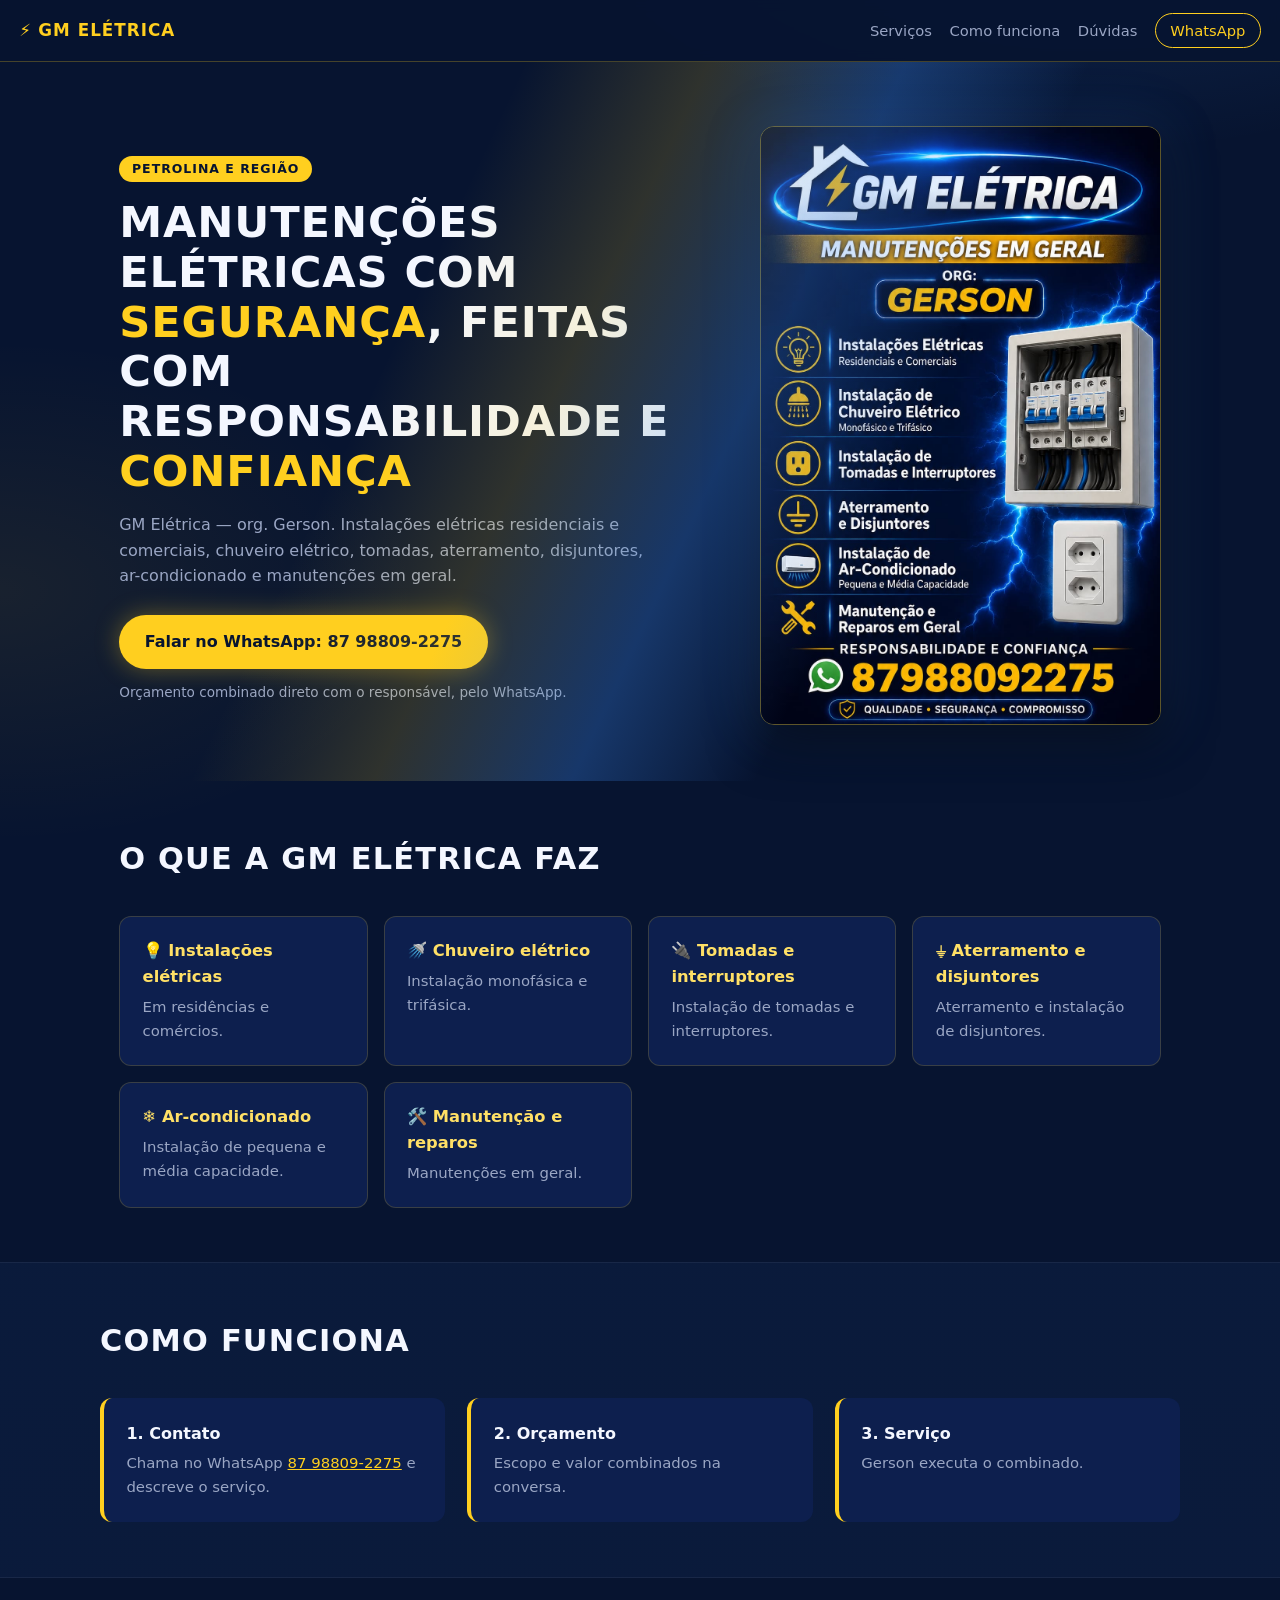
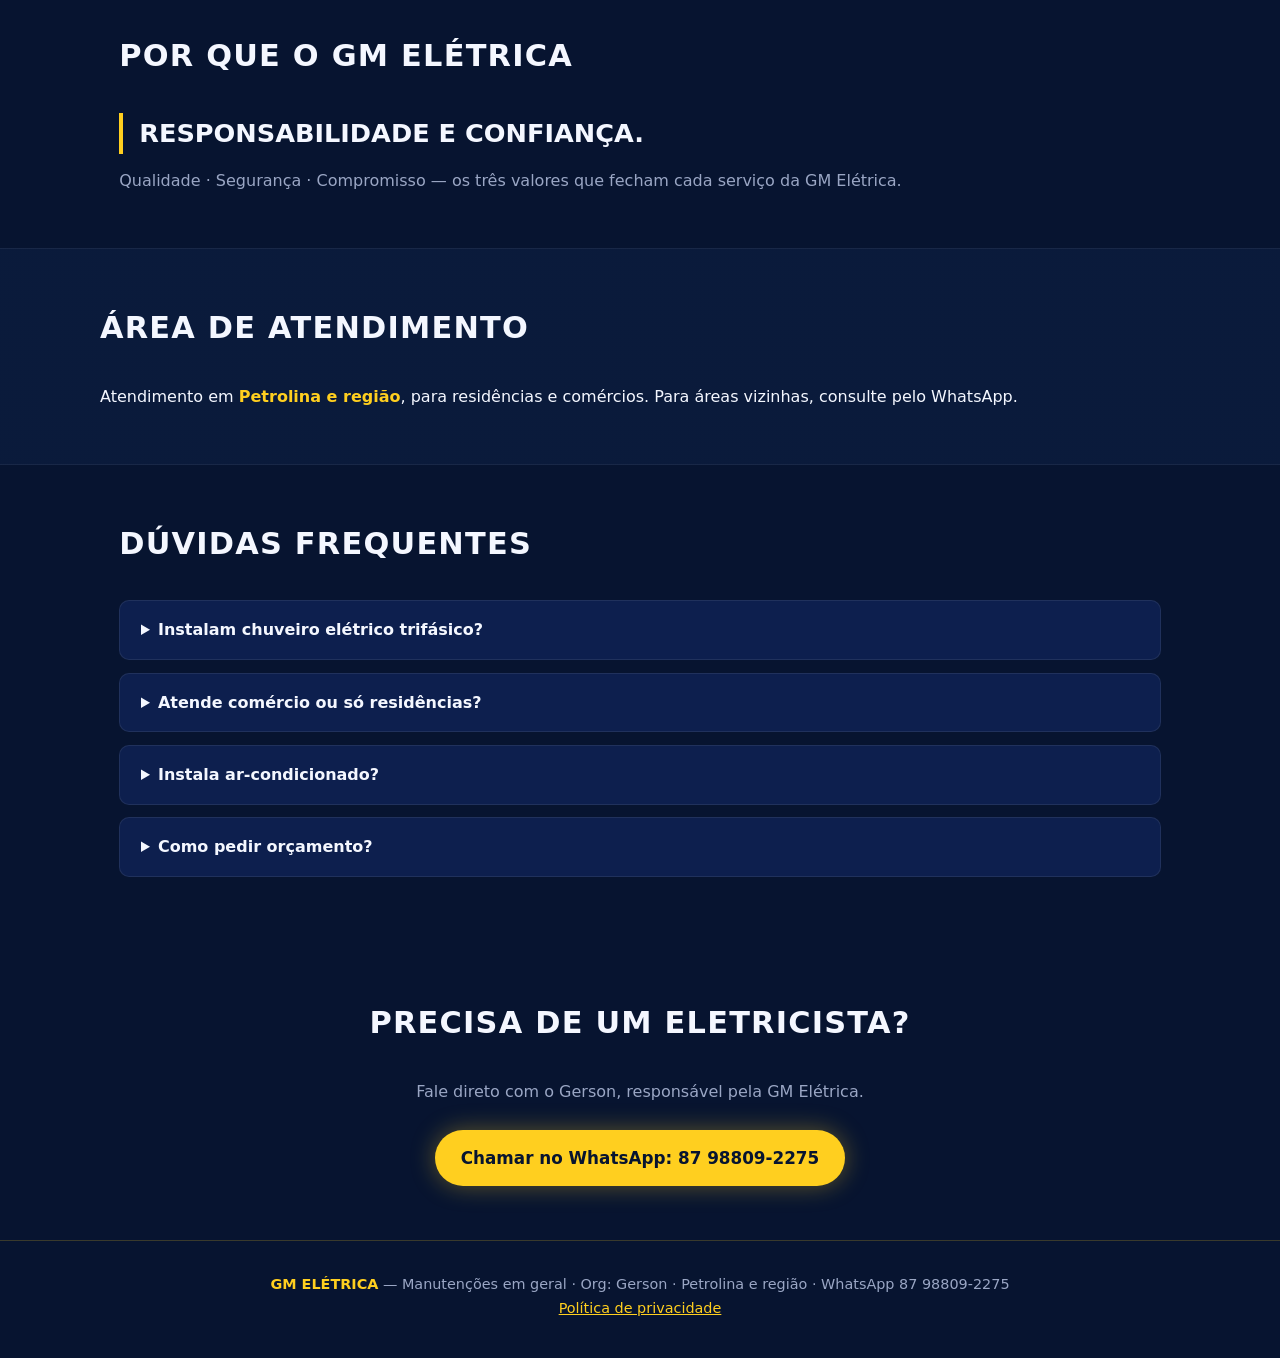
==== index.html @ 02d6c164 "Landing page GM Elétrica Página estática única (index.html + styles.css + privacidade.html), fontes:" ====
<!DOCTYPE html>
<html lang="pt-BR">
<head>
  <meta charset="UTF-8">
  <meta name="viewport" content="width=device-width, initial-scale=1">
  <title>GM Elétrica — Manutenções elétricas em Petrolina e região</title>
  <meta name="description" content="GM Elétrica: instalações elétricas residenciais e comerciais, chuveiro mono e trifásico, tomadas, aterramento, disjuntores e ar-condicionado em Petrolina e região. Fale pelo WhatsApp 87 98809-2275.">
  <meta name="robots" content="index,follow">
  <link rel="canonical" href="https://wennington123.github.io/gm-eletrica/">
  <meta property="og:type" content="website">
  <meta property="og:title" content="GM Elétrica — Manutenções elétricas em Petrolina e região">
  <meta property="og:description" content="Instalações e reparos elétricos com responsabilidade e confiança. Orçamento pelo WhatsApp 87 98809-2275.">
  <meta property="og:url" content="https://wennington123.github.io/gm-eletrica/">
  <meta property="og:image" content="https://wennington123.github.io/gm-eletrica/assets/flyer.jpg">
  <meta property="og:locale" content="pt_BR">
  <meta name="twitter:card" content="summary_large_image">
  <link rel="stylesheet" href="styles.css">
  <script type="application/ld+json">
  {
    "@context": "https://schema.org",
    "@type": "ProfessionalService",
    "name": "GM Elétrica",
    "slogan": "Responsabilidade e confiança",
    "description": "Manutenções elétricas em geral: instalações residenciais e comerciais, chuveiro elétrico mono e trifásico, tomadas e interruptores, aterramento e disjuntores, ar-condicionado de pequena e média capacidade.",
    "telephone": "+55-87-98809-2275",
    "url": "https://wennington123.github.io/gm-eletrica/",
    "image": "https://wennington123.github.io/gm-eletrica/assets/flyer.jpg",
    "areaServed": [
      { "@type": "City", "name": "Petrolina" },
      { "@type": "AdministrativeArea", "name": "Petrolina e região (Pernambuco)" }
    ],
    "employee": { "@type": "Person", "name": "Gerson" },
    "knowsAbout": [
      "Instalações elétricas residenciais e comerciais",
      "Instalação de chuveiro elétrico monofásico e trifásico",
      "Instalação de tomadas e interruptores",
      "Aterramento",
      "Disjuntores",
      "Instalação de ar-condicionado de pequena e média capacidade",
      "Manutenção e reparos elétricos em geral"
    ]
  }
  </script>
  <script type="application/ld+json">
  {
    "@context": "https://schema.org",
    "@type": "FAQPage",
    "mainEntity": [
      {
        "@type": "Question",
        "name": "Instalam chuveiro elétrico trifásico?",
        "acceptedAnswer": { "@type": "Answer", "text": "Sim — monofásico e trifásico, conforme o flyer oficial da GM Elétrica." }
      },
      {
        "@type": "Question",
        "name": "Atende comércio ou só residências?",
        "acceptedAnswer": { "@type": "Answer", "text": "Os dois: a GM Elétrica faz instalações elétricas residenciais e comerciais." }
      },
      {
        "@type": "Question",
        "name": "Instala ar-condicionado?",
        "acceptedAnswer": { "@type": "Answer", "text": "Sim, instalação de ar-condicionado de pequena e média capacidade." }
      },
      {
        "@type": "Question",
        "name": "Como pedir orçamento?",
        "acceptedAnswer": { "@type": "Answer", "text": "Pelo WhatsApp 87 98809-2275, direto com o Gerson." }
      }
    ]
  }
  </script>
</head>
<body>
  <header class="topbar">
    <a class="brand" href="#topo">⚡ <strong>GM ELÉTRICA</strong></a>
    <nav aria-label="Navegação principal">
      <a href="#servicos">Serviços</a>
      <a href="#como-funciona">Como funciona</a>
      <a href="#faq">Dúvidas</a>
      <a class="btn-nav" href="https://wa.me/5587988092275?text=Ol%C3%A1!%20Encontrei%20a%20p%C3%A1gina%20da%20GM%20El%C3%A9trica%20e%20gostaria%20de%20pedir%20um%20or%C3%A7amento.">WhatsApp</a>
    </nav>
  </header>

  <main id="topo">
    <section class="hero">
      <div class="hero-text">
        <p class="kicker">Petrolina e região</p>
        <h1>Manutenções elétricas com <em>segurança</em>, feitas com responsabilidade e <em>confiança</em></h1>
        <p class="lead">GM Elétrica — org. Gerson. Instalações elétricas residenciais e comerciais, chuveiro elétrico, tomadas, aterramento, disjuntores, ar-condicionado e manutenções em geral.</p>
        <a class="btn-wa" data-primary-cta href="https://wa.me/5587988092275?text=Ol%C3%A1!%20Encontrei%20a%20p%C3%A1gina%20da%20GM%20El%C3%A9trica%20e%20gostaria%20de%20pedir%20um%20or%C3%A7amento.">Falar no WhatsApp: 87 98809-2275</a>
        <p class="hero-note">Orçamento combinado direto com o responsável, pelo WhatsApp.</p>
      </div>
      <figure class="hero-media">
        <img src="assets/flyer.jpg" alt="Flyer oficial da GM Elétrica com a lista de serviços e o contato 87 98809-2275" width="1024" height="1535">
      </figure>
    </section>

    <section id="servicos" class="section">
      <h2>O que a GM Elétrica faz</h2>
      <div class="grid">
        <article class="card"><h3>💡 Instalações elétricas</h3><p>Em residências e comércios.</p></article>
        <article class="card"><h3>🚿 Chuveiro elétrico</h3><p>Instalação monofásica e trifásica.</p></article>
        <article class="card"><h3>🔌 Tomadas e interruptores</h3><p>Instalação de tomadas e interruptores.</p></article>
        <article class="card"><h3>⏚ Aterramento e disjuntores</h3><p>Aterramento e instalação de disjuntores.</p></article>
        <article class="card"><h3>❄️ Ar-condicionado</h3><p>Instalação de pequena e média capacidade.</p></article>
        <article class="card"><h3>🛠️ Manutenção e reparos</h3><p>Manutenções em geral.</p></article>
      </div>
    </section>

    <section id="como-funciona" class="section alt">
      <h2>Como funciona</h2>
      <ol class="steps">
        <li><h3>1. Contato</h3><p>Chama no WhatsApp <a href="https://wa.me/5587988092275">87 98809-2275</a> e descreve o serviço.</p></li>
        <li><h3>2. Orçamento</h3><p>Escopo e valor combinados na conversa.</p></li>
        <li><h3>3. Serviço</h3><p>Gerson executa o combinado.</p></li>
      </ol>
    </section>

    <section id="por-que" class="section">
      <h2>Por que o GM Elétrica</h2>
      <blockquote class="tagline">Responsabilidade e confiança.</blockquote>
      <p class="values-line">Qualidade · Segurança · Compromisso — os três valores que fecham cada serviço da GM Elétrica.</p>
    </section>

    <section id="regiao" class="section alt">
      <h2>Área de atendimento</h2>
      <p>Atendimento em <strong>Petrolina e região</strong>, para residências e comércios. Para áreas vizinhas, consulte pelo WhatsApp.</p>
    </section>

    <section id="faq" class="section">
      <h2>Dúvidas frequentes</h2>
      <details><summary>Instalam chuveiro elétrico trifásico?</summary><p>Sim — monofásico e trifásico, conforme o flyer oficial da GM Elétrica.</p></details>
      <details><summary>Atende comércio ou só residências?</summary><p>Os dois: instalações elétricas residenciais e comerciais.</p></details>
      <details><summary>Instala ar-condicionado?</summary><p>Sim, de pequena e média capacidade.</p></details>
      <details><summary>Como pedir orçamento?</summary><p>Pelo WhatsApp 87 98809-2275, direto com o Gerson.</p></details>
    </section>

    <section id="contato" class="section cta-final">
      <h2>Precisa de um eletricista?</h2>
      <p>Fale direto com o Gerson, responsável pela GM Elétrica.</p>
      <a class="btn-wa big" data-primary-cta href="https://wa.me/5587988092275?text=Ol%C3%A1!%20Encontrei%20a%20p%C3%A1gina%20da%20GM%20El%C3%A9trica%20e%20gostaria%20de%20pedir%20um%20or%C3%A7amento.">Chamar no WhatsApp: 87 98809-2275</a>
    </section>
  </main>

  <footer class="footer">
    <p><strong>GM ELÉTRICA</strong> — Manutenções em geral · Org: Gerson · Petrolina e região · WhatsApp 87 98809-2275</p>
    <p><a href="privacidade.html">Política de privacidade</a></p>
  </footer>
</body>
</html>
---- styles.css ----
:root {
  --navio: #071430;
  --navy: #0d1f4e;
  --navy-2: #122a66;
  --amarelo: #ffcf1f;
  --amarelo-hi: #ffe066;
  --branco: #f4f7ff;
  --cinza: #9aa6c4;
  --raio: linear-gradient(115deg, transparent 30%, rgba(255, 207, 31, .16) 43%, rgba(64, 146, 255, .28) 57%, transparent 70%);
}

* { box-sizing: border-box; margin: 0; padding: 0; }

body {
  font-family: system-ui, -apple-system, "Segoe UI", Roboto, sans-serif;
  background:
    radial-gradient(900px 500px at 85% -5%, rgba(64, 146, 255, .18), transparent 60%),
    radial-gradient(700px 420px at 0% 20%, rgba(255, 207, 31, .07), transparent 60%),
    var(--navio);
  color: var(--branco);
  line-height: 1.6;
}

.topbar {
  position: sticky;
  top: 0;
  z-index: 10;
  display: flex;
  align-items: center;
  justify-content: space-between;
  gap: 1rem;
  padding: .8rem 1.2rem;
  background: rgba(7, 20, 48, .92);
  border-bottom: 1px solid rgba(255, 207, 31, .25);
  backdrop-filter: blur(6px);
}

.brand {
  color: var(--amarelo);
  text-decoration: none;
  font-size: 1.05rem;
  letter-spacing: .06em;
}

.topbar nav { display: flex; gap: 1.1rem; align-items: center; flex-wrap: wrap; }

.topbar nav a {
  color: var(--cinza);
  text-decoration: none;
  font-size: .92rem;
}

.topbar nav a:hover { color: var(--branco); }

.btn-nav {
  border: 1px solid var(--amarelo);
  color: var(--amarelo) !important;
  border-radius: 999px;
  padding: .3rem .9rem;
}

.hero {
  display: grid;
  grid-template-columns: 1.2fr .8fr;
  gap: 2.5rem;
  align-items: center;
  max-width: 1080px;
  margin: 0 auto;
  padding: 4rem 1.2rem 3rem;
  position: relative;
}

.hero::after {
  content: "";
  position: absolute;
  inset: 0;
  background: var(--raio);
  pointer-events: none;
}

.kicker {
  display: inline-block;
  color: var(--navio);
  background: var(--amarelo);
  font-weight: 700;
  letter-spacing: .08em;
  text-transform: uppercase;
  font-size: .78rem;
  border-radius: 999px;
  padding: .2rem .8rem;
}

.hero h1 {
  font-size: clamp(1.7rem, 4vw, 2.7rem);
  line-height: 1.15;
  margin: 1rem 0;
  text-transform: uppercase;
  letter-spacing: .02em;
}

.hero h1 em { font-style: normal; color: var(--amarelo); }

.lead { color: var(--cinza); margin-bottom: 1.6rem; max-width: 34rem; }

.btn-wa {
  display: inline-block;
  background: var(--amarelo);
  color: var(--navio);
  font-weight: 800;
  text-decoration: none;
  border-radius: 999px;
  padding: .9rem 1.6rem;
  box-shadow: 0 0 24px rgba(255, 207, 31, .35);
  transition: transform .15s ease, box-shadow .15s ease;
}

.btn-wa:hover { transform: translateY(-2px); box-shadow: 0 0 34px rgba(255, 207, 31, .55); }

.hero-note { color: var(--cinza); font-size: .85rem; margin-top: .8rem; padding: 0; }

.hero-media img {
  width: 100%;
  height: auto;
  border-radius: 14px;
  border: 1px solid rgba(255, 207, 31, .35);
  box-shadow: 0 18px 50px rgba(0, 0, 0, .55), 0 0 60px rgba(64, 146, 255, .18);
}

.section { max-width: 1080px; margin: 0 auto; padding: 3.4rem 1.2rem; }

.section.alt {
  background: linear-gradient(rgba(64, 146, 255, .05), rgba(64, 146, 255, .05));
  border-top: 1px solid rgba(255, 255, 255, .06);
  border-bottom: 1px solid rgba(255, 255, 255, .06);
  max-width: none;
}

.section.alt > * { max-width: 1080px; margin-left: auto; margin-right: auto; }

.section h2 {
  font-size: clamp(1.3rem, 3vw, 1.9rem);
  text-transform: uppercase;
  letter-spacing: .04em;
  margin-bottom: 2rem;
}

.grid {
  display: grid;
  grid-template-columns: repeat(auto-fit, minmax(240px, 1fr));
  gap: 1rem;
}

.card {
  background: var(--navy);
  border: 1px solid rgba(255, 207, 31, .18);
  border-radius: 12px;
  padding: 1.3rem 1.4rem;
  transition: border-color .15s ease;
}

.card:hover { border-color: var(--amarelo); }

.card h3 { color: var(--amarelo-hi); font-size: 1.02rem; margin-bottom: .4rem; }

.card p { color: var(--cinza); font-size: .93rem; }

.steps {
  list-style: none;
  display: grid;
  grid-template-columns: repeat(auto-fit, minmax(220px, 1fr));
  gap: 1.4rem;
  counter-reset: passo;
}

.steps li {
  background: var(--navy);
  border-radius: 12px;
  padding: 1.4rem;
  border-left: 4px solid var(--amarelo);
}

.steps h3 { margin-bottom: .4rem; font-size: 1rem; }

.steps p { color: var(--cinza); font-size: .93rem; }

.steps a { color: var(--amarelo); }

.tagline {
  border-left: 4px solid var(--amarelo);
  padding-left: 1rem;
  font-size: clamp(1.2rem, 3vw, 1.6rem);
  font-weight: 800;
  text-transform: uppercase;
}

.values-line { color: var(--cinza); margin-top: .9rem; }

#regiao strong { color: var(--amarelo); }

details {
  background: var(--navy);
  border: 1px solid rgba(255, 255, 255, .08);
  border-radius: 10px;
  padding: 1rem 1.3rem;
  margin-bottom: .8rem;
}

summary { cursor: pointer; font-weight: 700; }

details p { color: var(--cinza); margin-top: .6rem; }

.cta-final { text-align: center; }

.cta-final p { color: var(--cinza); margin-bottom: 1.6rem; }

.big { font-size: 1.05rem; }

.footer {
  border-top: 1px solid rgba(255, 207, 31, .2);
  padding: 2rem 1.2rem 2.4rem;
  text-align: center;
  color: var(--cinza);
  font-size: .9rem;
}

.footer strong { color: var(--amarelo); }

.footer a { color: var(--amarelo); }

@media (max-width: 800px) {
  .hero { grid-template-columns: 1fr; padding-top: 2.6rem; }
  .hero-media { order: -1; max-width: 420px; margin: 0 auto; }
  .topbar nav { gap: .8rem; }
}
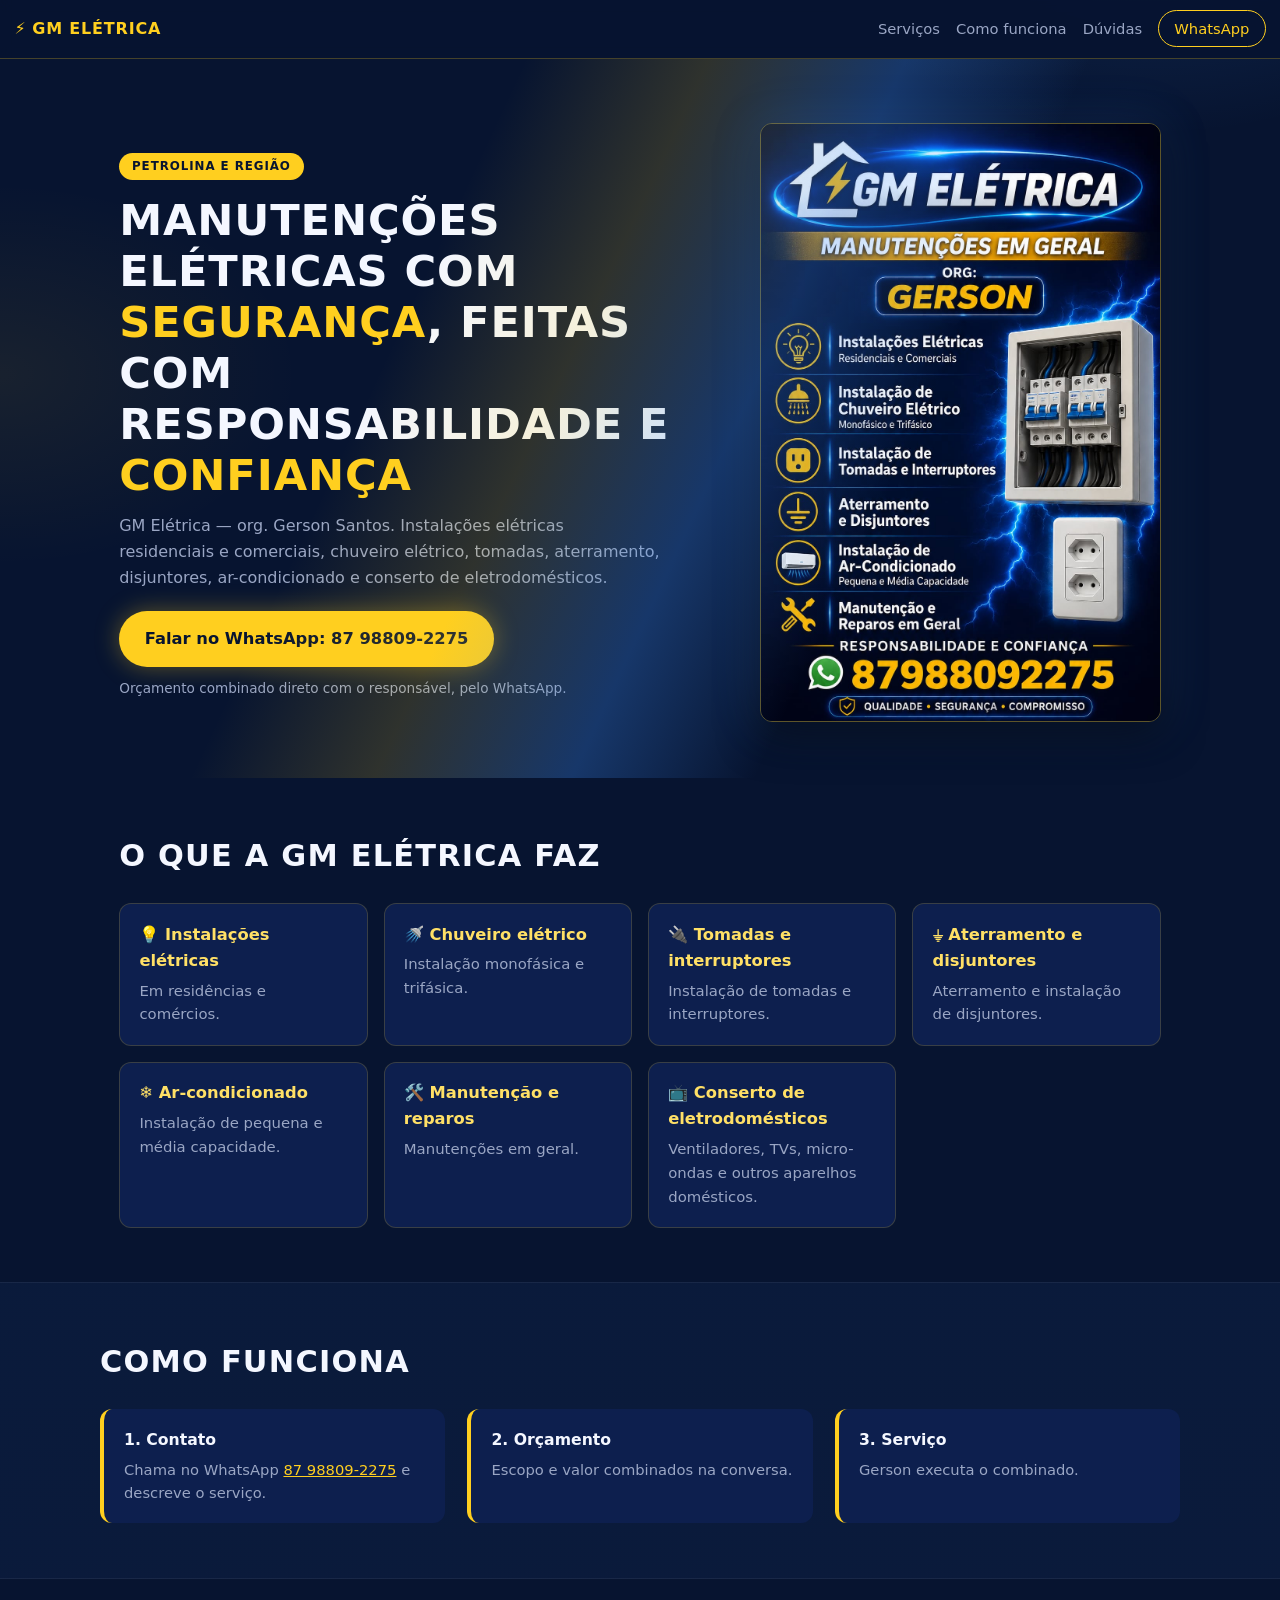
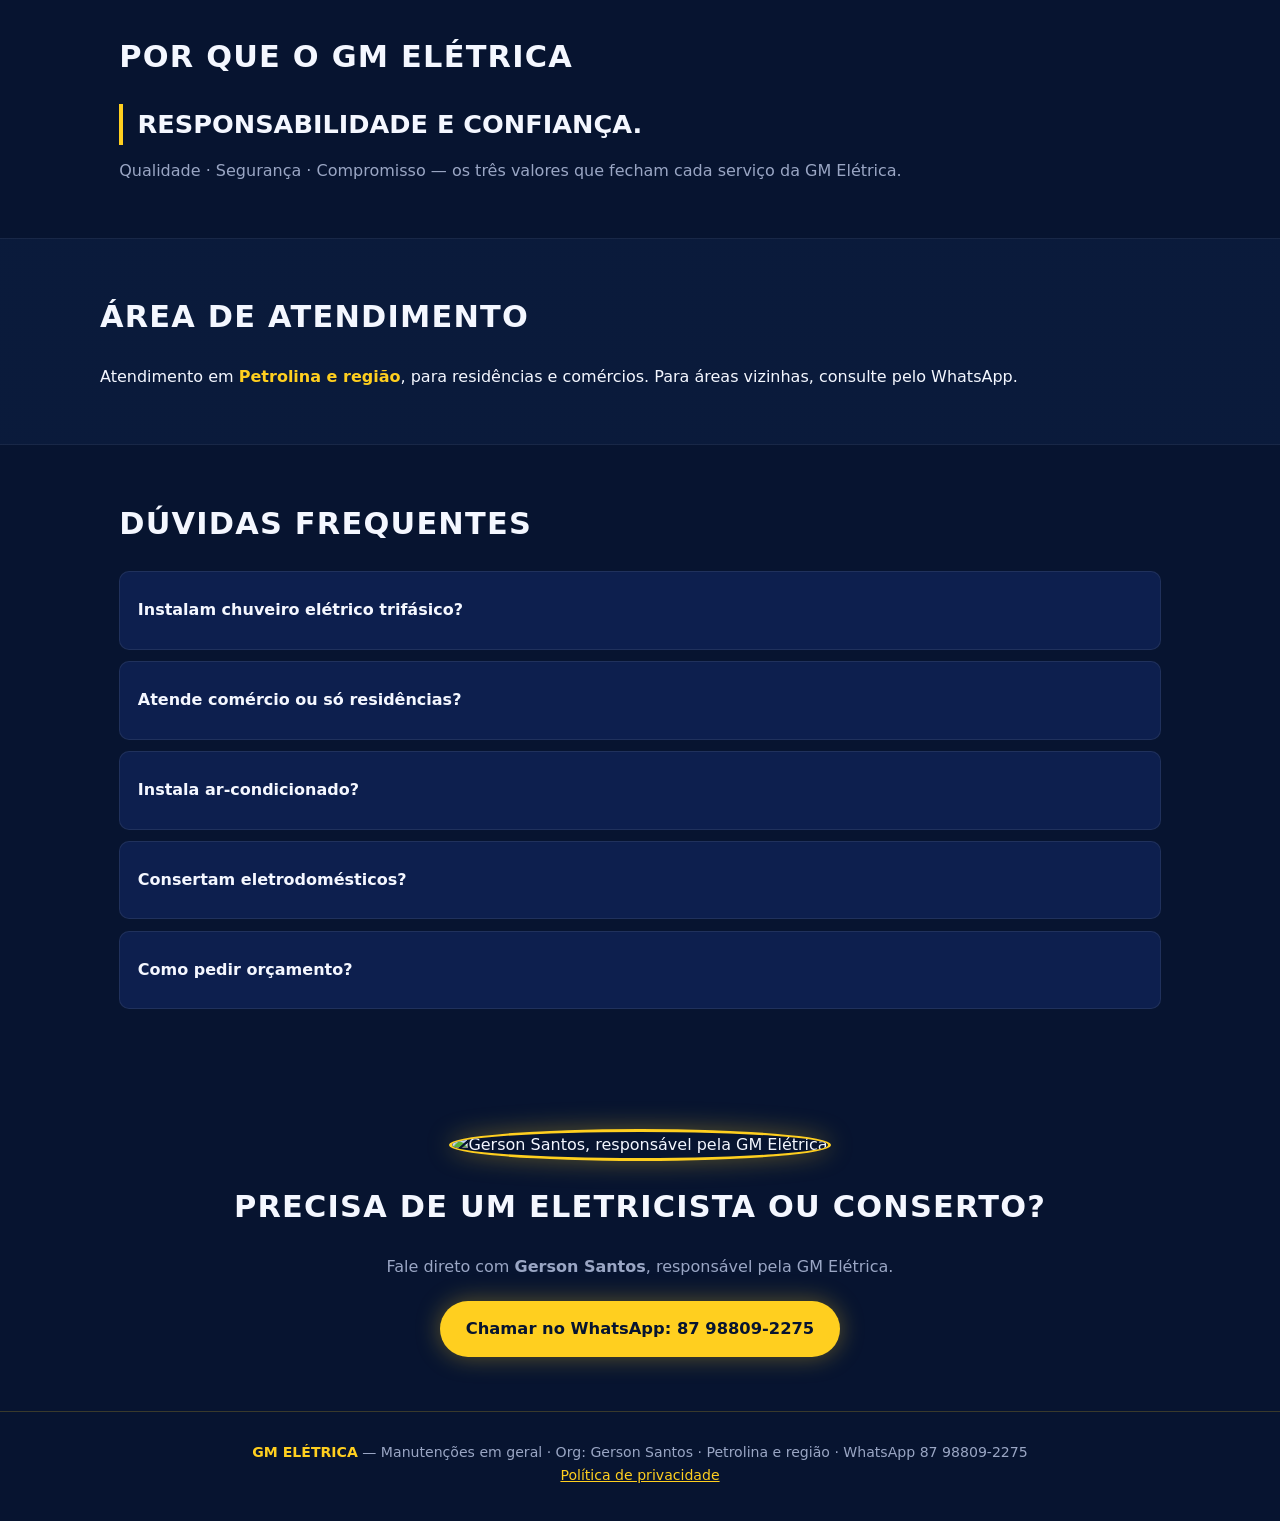
==== commit 39737a12: "Foto do dono (Gerson Santos), conserto de eletrodomésticos e versão mobile-first Fonte: novo flyer p" ====
--- a/index.html
+++ b/index.html
@@ -3,8 +3,8 @@
 <head>
   <meta charset="UTF-8">
   <meta name="viewport" content="width=device-width, initial-scale=1">
-  <title>GM Elétrica — Manutenções elétricas em Petrolina e região</title>
-  <meta name="description" content="GM Elétrica: instalações elétricas residenciais e comerciais, chuveiro mono e trifásico, tomadas, aterramento, disjuntores e ar-condicionado em Petrolina e região. Fale pelo WhatsApp 87 98809-2275.">
+  <title>GM Elétrica — Manutenções elétricas e conserto de eletrodomésticos em Petrolina e região</title>
+  <meta name="description" content="GM Elétrica: instalações elétricas residenciais e comerciais, chuveiro mono e trifásico, tomadas, aterramento, disjuntores, ar-condicionado e conserto de eletrodomésticos (ventiladores, TVs, micro-ondas) em Petrolina e região. Fale pelo WhatsApp 87 98809-2275.">
   <meta name="robots" content="index,follow">
   <link rel="canonical" href="https://wennington123.github.io/gm-eletrica/">
   <meta property="og:type" content="website">
@@ -21,7 +21,7 @@
     "@type": "ProfessionalService",
     "name": "GM Elétrica",
     "slogan": "Responsabilidade e confiança",
-    "description": "Manutenções elétricas em geral: instalações residenciais e comerciais, chuveiro elétrico mono e trifásico, tomadas e interruptores, aterramento e disjuntores, ar-condicionado de pequena e média capacidade.",
+    "description": "Manutenções elétricas em geral e conserto de eletrodomésticos domésticos: instalações residenciais e comerciais, chuveiro elétrico mono e trifásico, tomadas e interruptores, aterramento e disjuntores, ar-condicionado de pequena e média capacidade, ventiladores, TVs e micro-ondas.",
     "telephone": "+55-87-98809-2275",
     "url": "https://wennington123.github.io/gm-eletrica/",
     "image": "https://wennington123.github.io/gm-eletrica/assets/flyer.jpg",
@@ -29,7 +29,11 @@
       { "@type": "City", "name": "Petrolina" },
       { "@type": "AdministrativeArea", "name": "Petrolina e região (Pernambuco)" }
     ],
-    "employee": { "@type": "Person", "name": "Gerson" },
+    "employee": {
+      "@type": "Person",
+      "name": "Gerson Santos",
+      "image": "https://wennington123.github.io/gm-eletrica/assets/gerson.jpg"
+    },
     "knowsAbout": [
       "Instalações elétricas residenciais e comerciais",
       "Instalação de chuveiro elétrico monofásico e trifásico",
@@ -37,7 +41,8 @@
       "Aterramento",
       "Disjuntores",
       "Instalação de ar-condicionado de pequena e média capacidade",
-      "Manutenção e reparos elétricos em geral"
+      "Manutenção e reparos elétricos em geral",
+      "Conserto de eletrodomésticos domésticos: ventiladores, TVs e micro-ondas"
     ]
   }
   </script>
@@ -60,6 +65,11 @@
         "@type": "Question",
         "name": "Instala ar-condicionado?",
         "acceptedAnswer": { "@type": "Answer", "text": "Sim, instalação de ar-condicionado de pequena e média capacidade." }
+      },
+      {
+        "@type": "Question",
+        "name": "Consertam eletrodomésticos?",
+        "acceptedAnswer": { "@type": "Answer", "text": "Sim: ventiladores, TVs, micro-ondas e outros aparelhos domésticos." }
       },
       {
         "@type": "Question",
@@ -86,7 +96,7 @@
       <div class="hero-text">
         <p class="kicker">Petrolina e região</p>
         <h1>Manutenções elétricas com <em>segurança</em>, feitas com responsabilidade e <em>confiança</em></h1>
-        <p class="lead">GM Elétrica — org. Gerson. Instalações elétricas residenciais e comerciais, chuveiro elétrico, tomadas, aterramento, disjuntores, ar-condicionado e manutenções em geral.</p>
+        <p class="lead">GM Elétrica — org. Gerson Santos. Instalações elétricas residenciais e comerciais, chuveiro elétrico, tomadas, aterramento, disjuntores, ar-condicionado e conserto de eletrodomésticos.</p>
         <a class="btn-wa" data-primary-cta href="https://wa.me/5587988092275?text=Ol%C3%A1!%20Encontrei%20a%20p%C3%A1gina%20da%20GM%20El%C3%A9trica%20e%20gostaria%20de%20pedir%20um%20or%C3%A7amento.">Falar no WhatsApp: 87 98809-2275</a>
         <p class="hero-note">Orçamento combinado direto com o responsável, pelo WhatsApp.</p>
       </div>
@@ -104,6 +114,7 @@
         <article class="card"><h3>⏚ Aterramento e disjuntores</h3><p>Aterramento e instalação de disjuntores.</p></article>
         <article class="card"><h3>❄️ Ar-condicionado</h3><p>Instalação de pequena e média capacidade.</p></article>
         <article class="card"><h3>🛠️ Manutenção e reparos</h3><p>Manutenções em geral.</p></article>
+        <article class="card"><h3>📺 Conserto de eletrodomésticos</h3><p>Ventiladores, TVs, micro-ondas e outros aparelhos domésticos.</p></article>
       </div>
     </section>
 
@@ -132,18 +143,26 @@
       <details><summary>Instalam chuveiro elétrico trifásico?</summary><p>Sim — monofásico e trifásico, conforme o flyer oficial da GM Elétrica.</p></details>
       <details><summary>Atende comércio ou só residências?</summary><p>Os dois: instalações elétricas residenciais e comerciais.</p></details>
       <details><summary>Instala ar-condicionado?</summary><p>Sim, de pequena e média capacidade.</p></details>
+      <details><summary>Consertam eletrodomésticos?</summary><p>Sim: ventiladores, TVs, micro-ondas e outros aparelhos domésticos.</p></details>
       <details><summary>Como pedir orçamento?</summary><p>Pelo WhatsApp 87 98809-2275, direto com o Gerson.</p></details>
     </section>
 
     <section id="contato" class="section cta-final">
-      <h2>Precisa de um eletricista?</h2>
-      <p>Fale direto com o Gerson, responsável pela GM Elétrica.</p>
+      <figure class="owner">
+        <img src="assets/gerson.jpg" alt="Gerson Santos, responsável pela GM Elétrica" width="640" height="640">
+      </figure>
+      <h2>Precisa de um eletricista ou conserto?</h2>
+      <p>Fale direto com <strong>Gerson Santos</strong>, responsável pela GM Elétrica.</p>
       <a class="btn-wa big" data-primary-cta href="https://wa.me/5587988092275?text=Ol%C3%A1!%20Encontrei%20a%20p%C3%A1gina%20da%20GM%20El%C3%A9trica%20e%20gostaria%20de%20pedir%20um%20or%C3%A7amento.">Chamar no WhatsApp: 87 98809-2275</a>
     </section>
   </main>
 
+  <a class="wa-bar" data-primary-cta href="https://wa.me/5587988092275?text=Ol%C3%A1!%20Encontrei%20a%20p%C3%A1gina%20da%20GM%20El%C3%A9trica%20e%20gostaria%20de%20pedir%20um%20or%C3%A7amento.">
+    💬 Orçamento no WhatsApp — 87 98809-2275
+  </a>
+
   <footer class="footer">
-    <p><strong>GM ELÉTRICA</strong> — Manutenções em geral · Org: Gerson · Petrolina e região · WhatsApp 87 98809-2275</p>
+    <p><strong>GM ELÉTRICA</strong> — Manutenções em geral · Org: Gerson Santos · Petrolina e região · WhatsApp 87 98809-2275</p>
     <p><a href="privacidade.html">Política de privacidade</a></p>
   </footer>
 </body>
--- a/styles.css
+++ b/styles.css
@@ -1,12 +1,12 @@
+/* Mobile-first — a maioria dos clientes acessa pelo celular */
 :root {
   --navio: #071430;
   --navy: #0d1f4e;
-  --navy-2: #122a66;
   --amarelo: #ffcf1f;
   --amarelo-hi: #ffe066;
   --branco: #f4f7ff;
   --cinza: #9aa6c4;
-  --raio: linear-gradient(115deg, transparent 30%, rgba(255, 207, 31, .16) 43%, rgba(64, 146, 255, .28) 57%, transparent 70%);
+  --tap: 48px; /* alvo mínimo de toque */
 }
 
 * { box-sizing: border-box; margin: 0; padding: 0; }
@@ -14,13 +14,15 @@
 body {
   font-family: system-ui, -apple-system, "Segoe UI", Roboto, sans-serif;
   background:
-    radial-gradient(900px 500px at 85% -5%, rgba(64, 146, 255, .18), transparent 60%),
-    radial-gradient(700px 420px at 0% 20%, rgba(255, 207, 31, .07), transparent 60%),
+    radial-gradient(600px 380px at 90% -3%, rgba(64, 146, 255, .16), transparent 60%),
+    radial-gradient(500px 320px at 0% 12%, rgba(255, 207, 31, .07), transparent 60%),
     var(--navio);
   color: var(--branco);
   line-height: 1.6;
-}
-
+  padding-bottom: 72px; /* espaço da barra fixa no mobile */
+}
+
+/* ---------- Topbar (mobile: só logo + CTA curto) ---------- */
 .topbar {
   position: sticky;
   top: 0;
@@ -28,9 +30,9 @@
   display: flex;
   align-items: center;
   justify-content: space-between;
-  gap: 1rem;
-  padding: .8rem 1.2rem;
-  background: rgba(7, 20, 48, .92);
+  gap: .6rem;
+  padding: .65rem .9rem;
+  background: rgba(7, 20, 48, .94);
   border-bottom: 1px solid rgba(255, 207, 31, .25);
   backdrop-filter: blur(6px);
 }
@@ -38,45 +40,43 @@
 .brand {
   color: var(--amarelo);
   text-decoration: none;
-  font-size: 1.05rem;
-  letter-spacing: .06em;
-}
-
-.topbar nav { display: flex; gap: 1.1rem; align-items: center; flex-wrap: wrap; }
+  font-size: 1rem;
+  letter-spacing: .05em;
+  white-space: nowrap;
+}
+
+.topbar nav { display: flex; gap: 1rem; align-items: center; }
 
 .topbar nav a {
   color: var(--cinza);
   text-decoration: none;
-  font-size: .92rem;
-}
-
-.topbar nav a:hover { color: var(--branco); }
+  font-size: .8rem;
+  min-height: var(--tap);
+  display: inline-flex;
+  align-items: center;
+}
+
+.topbar nav a[href^="#"] { display: none; } /* no celular: só logo + WhatsApp */
 
 .btn-nav {
   border: 1px solid var(--amarelo);
   color: var(--amarelo) !important;
   border-radius: 999px;
-  padding: .3rem .9rem;
-}
-
+  padding: .35rem .95rem;
+}
+
+/* ---------- Hero (mobile: 1 coluna, flyer depois do texto) ---------- */
 .hero {
   display: grid;
-  grid-template-columns: 1.2fr .8fr;
-  gap: 2.5rem;
-  align-items: center;
+  grid-template-columns: 1fr;
+  gap: 1.6rem;
   max-width: 1080px;
   margin: 0 auto;
-  padding: 4rem 1.2rem 3rem;
+  padding: 2.2rem 1.1rem 2.4rem;
   position: relative;
 }
 
-.hero::after {
-  content: "";
-  position: absolute;
-  inset: 0;
-  background: var(--raio);
-  pointer-events: none;
-}
+.hero::after { content: none; }
 
 .kicker {
   display: inline-block;
@@ -85,48 +85,55 @@
   font-weight: 700;
   letter-spacing: .08em;
   text-transform: uppercase;
-  font-size: .78rem;
+  font-size: .74rem;
   border-radius: 999px;
-  padding: .2rem .8rem;
+  padding: .25rem .8rem;
 }
 
 .hero h1 {
-  font-size: clamp(1.7rem, 4vw, 2.7rem);
-  line-height: 1.15;
-  margin: 1rem 0;
+  font-size: 1.65rem;
+  line-height: 1.18;
+  margin: .9rem 0 .8rem;
   text-transform: uppercase;
   letter-spacing: .02em;
 }
 
 .hero h1 em { font-style: normal; color: var(--amarelo); }
 
-.lead { color: var(--cinza); margin-bottom: 1.6rem; max-width: 34rem; }
+.lead { color: var(--cinza); margin-bottom: 1.3rem; }
 
 .btn-wa {
-  display: inline-block;
+  display: flex;
+  align-items: center;
+  justify-content: center;
+  min-height: 56px;
   background: var(--amarelo);
   color: var(--navio);
   font-weight: 800;
+  font-size: 1.02rem;
   text-decoration: none;
+  text-align: center;
   border-radius: 999px;
-  padding: .9rem 1.6rem;
   box-shadow: 0 0 24px rgba(255, 207, 31, .35);
   transition: transform .15s ease, box-shadow .15s ease;
 }
 
 .btn-wa:hover { transform: translateY(-2px); box-shadow: 0 0 34px rgba(255, 207, 31, .55); }
 
-.hero-note { color: var(--cinza); font-size: .85rem; margin-top: .8rem; padding: 0; }
+.hero-note { color: var(--cinza); font-size: .82rem; margin-top: .7rem; }
+
+.hero-media { order: -1; margin: 0 auto; max-width: 320px; }
 
 .hero-media img {
   width: 100%;
   height: auto;
-  border-radius: 14px;
+  border-radius: 12px;
   border: 1px solid rgba(255, 207, 31, .35);
-  box-shadow: 0 18px 50px rgba(0, 0, 0, .55), 0 0 60px rgba(64, 146, 255, .18);
-}
-
-.section { max-width: 1080px; margin: 0 auto; padding: 3.4rem 1.2rem; }
+  box-shadow: 0 14px 40px rgba(0, 0, 0, .55), 0 0 50px rgba(64, 146, 255, .18);
+}
+
+/* ---------- Seções ---------- */
+.section { max-width: 1080px; margin: 0 auto; padding: 2.6rem 1.1rem; scroll-margin-top: 64px; }
 
 .section.alt {
   background: linear-gradient(rgba(64, 146, 255, .05), rgba(64, 146, 255, .05));
@@ -138,97 +145,169 @@
 .section.alt > * { max-width: 1080px; margin-left: auto; margin-right: auto; }
 
 .section h2 {
-  font-size: clamp(1.3rem, 3vw, 1.9rem);
+  font-size: 1.35rem;
   text-transform: uppercase;
   letter-spacing: .04em;
-  margin-bottom: 2rem;
-}
-
-.grid {
-  display: grid;
-  grid-template-columns: repeat(auto-fit, minmax(240px, 1fr));
-  gap: 1rem;
-}
+  margin-bottom: 1.4rem;
+}
+
+/* ---------- Serviços ---------- */
+.grid { display: grid; grid-template-columns: 1fr; gap: .8rem; }
 
 .card {
   background: var(--navy);
   border: 1px solid rgba(255, 207, 31, .18);
   border-radius: 12px;
-  padding: 1.3rem 1.4rem;
+  padding: 1.1rem 1.2rem;
   transition: border-color .15s ease;
 }
 
 .card:hover { border-color: var(--amarelo); }
 
-.card h3 { color: var(--amarelo-hi); font-size: 1.02rem; margin-bottom: .4rem; }
-
-.card p { color: var(--cinza); font-size: .93rem; }
-
+.card h3 { color: var(--amarelo-hi); font-size: 1rem; margin-bottom: .35rem; }
+
+.card p { color: var(--cinza); font-size: .92rem; }
+
+/* ---------- Como funciona ---------- */
 .steps {
   list-style: none;
   display: grid;
-  grid-template-columns: repeat(auto-fit, minmax(220px, 1fr));
-  gap: 1.4rem;
-  counter-reset: passo;
+  grid-template-columns: 1fr;
+  gap: .9rem;
 }
 
 .steps li {
   background: var(--navy);
   border-radius: 12px;
-  padding: 1.4rem;
+  padding: 1.15rem 1.25rem;
   border-left: 4px solid var(--amarelo);
 }
 
-.steps h3 { margin-bottom: .4rem; font-size: 1rem; }
-
-.steps p { color: var(--cinza); font-size: .93rem; }
+.steps h3 { margin-bottom: .35rem; font-size: .98rem; }
+
+.steps p { color: var(--cinza); font-size: .92rem; }
 
 .steps a { color: var(--amarelo); }
 
+/* ---------- Valores ---------- */
 .tagline {
   border-left: 4px solid var(--amarelo);
-  padding-left: 1rem;
-  font-size: clamp(1.2rem, 3vw, 1.6rem);
+  padding-left: .9rem;
+  font-size: 1.25rem;
   font-weight: 800;
   text-transform: uppercase;
 }
 
-.values-line { color: var(--cinza); margin-top: .9rem; }
+.values-line { color: var(--cinza); margin-top: .8rem; }
 
 #regiao strong { color: var(--amarelo); }
 
+/* ---------- FAQ ---------- */
 details {
   background: var(--navy);
   border: 1px solid rgba(255, 255, 255, .08);
   border-radius: 10px;
-  padding: 1rem 1.3rem;
-  margin-bottom: .8rem;
-}
-
-summary { cursor: pointer; font-weight: 700; }
-
-details p { color: var(--cinza); margin-top: .6rem; }
-
+  padding: .9rem 1.1rem;
+  margin-bottom: .7rem;
+}
+
+summary { cursor: pointer; font-weight: 700; min-height: var(--tap); display: flex; align-items: center; }
+
+details p { color: var(--cinza); margin-top: .5rem; }
+
+/* ---------- Dono + CTA final ---------- */
 .cta-final { text-align: center; }
 
-.cta-final p { color: var(--cinza); margin-bottom: 1.6rem; }
-
-.big { font-size: 1.05rem; }
-
+.owner { margin: 0 0 1.4rem; }
+
+.owner img {
+  width: 140px;
+  height: 140px;
+  object-fit: cover;
+  border-radius: 50%;
+  border: 3px solid var(--amarelo);
+  box-shadow: 0 0 26px rgba(255, 207, 31, .35);
+}
+
+.cta-final p { color: var(--cinza); margin-bottom: 1.3rem; }
+
+/* ---------- Barra fixa de WhatsApp (só mobile) ---------- */
+.wa-bar {
+  position: fixed;
+  left: .7rem;
+  right: .7rem;
+  bottom: .7rem;
+  z-index: 20;
+  display: flex;
+  align-items: center;
+  justify-content: center;
+  min-height: 56px;
+  background: #25d366;
+  color: var(--navio);
+  font-weight: 800;
+  font-size: .95rem;
+  text-decoration: none;
+  border-radius: 999px;
+  box-shadow: 0 10px 30px rgba(0, 0, 0, .5), 0 0 22px rgba(37, 211, 102, .4);
+}
+
+/* ---------- Footer ---------- */
 .footer {
   border-top: 1px solid rgba(255, 207, 31, .2);
-  padding: 2rem 1.2rem 2.4rem;
+  padding: 1.8rem 1.1rem 2.2rem;
   text-align: center;
   color: var(--cinza);
-  font-size: .9rem;
+  font-size: .88rem;
 }
 
 .footer strong { color: var(--amarelo); }
 
 .footer a { color: var(--amarelo); }
 
-@media (max-width: 800px) {
-  .hero { grid-template-columns: 1fr; padding-top: 2.6rem; }
-  .hero-media { order: -1; max-width: 420px; margin: 0 auto; }
-  .topbar nav { gap: .8rem; }
-}
+/* ============ Desktop / tablet ============ */
+@media (min-width: 800px) {
+  body { padding-bottom: 0; }
+
+  .topbar nav a[href^="#"] { display: inline-flex; }
+  .topbar nav a { min-height: auto; font-size: .92rem; }
+
+  .wa-bar { display: none; }
+
+  .btn-wa { display: inline-flex; padding: .9rem 1.6rem; }
+
+  .hero {
+    grid-template-columns: 1.2fr .8fr;
+    gap: 2.5rem;
+    align-items: center;
+    padding: 4rem 1.2rem 3rem;
+  }
+
+  .hero::after {
+    content: "";
+    position: absolute;
+    inset: 0;
+    background: linear-gradient(115deg, transparent 30%, rgba(255, 207, 31, .16) 43%, rgba(64, 146, 255, .28) 57%, transparent 70%);
+    pointer-events: none;
+  }
+
+  .hero h1 { font-size: clamp(1.7rem, 4vw, 2.7rem); }
+
+  .lead { max-width: 34rem; }
+
+  .hero-note { font-size: .85rem; }
+
+  .hero-media { order: 0; max-width: none; }
+
+  .section { padding: 3.4rem 1.2rem; }
+
+  .section h2 { font-size: clamp(1.3rem, 3vw, 1.9rem); }
+
+  .grid { grid-template-columns: repeat(auto-fit, minmax(240px, 1fr)); gap: 1rem; }
+
+  .card h3 { font-size: 1.02rem; }
+  .card p { font-size: .93rem; }
+
+  .steps { grid-template-columns: repeat(auto-fit, minmax(220px, 1fr)); gap: 1.4rem; }
+
+  .tagline { font-size: clamp(1.2rem, 3vw, 1.6rem); }
+}
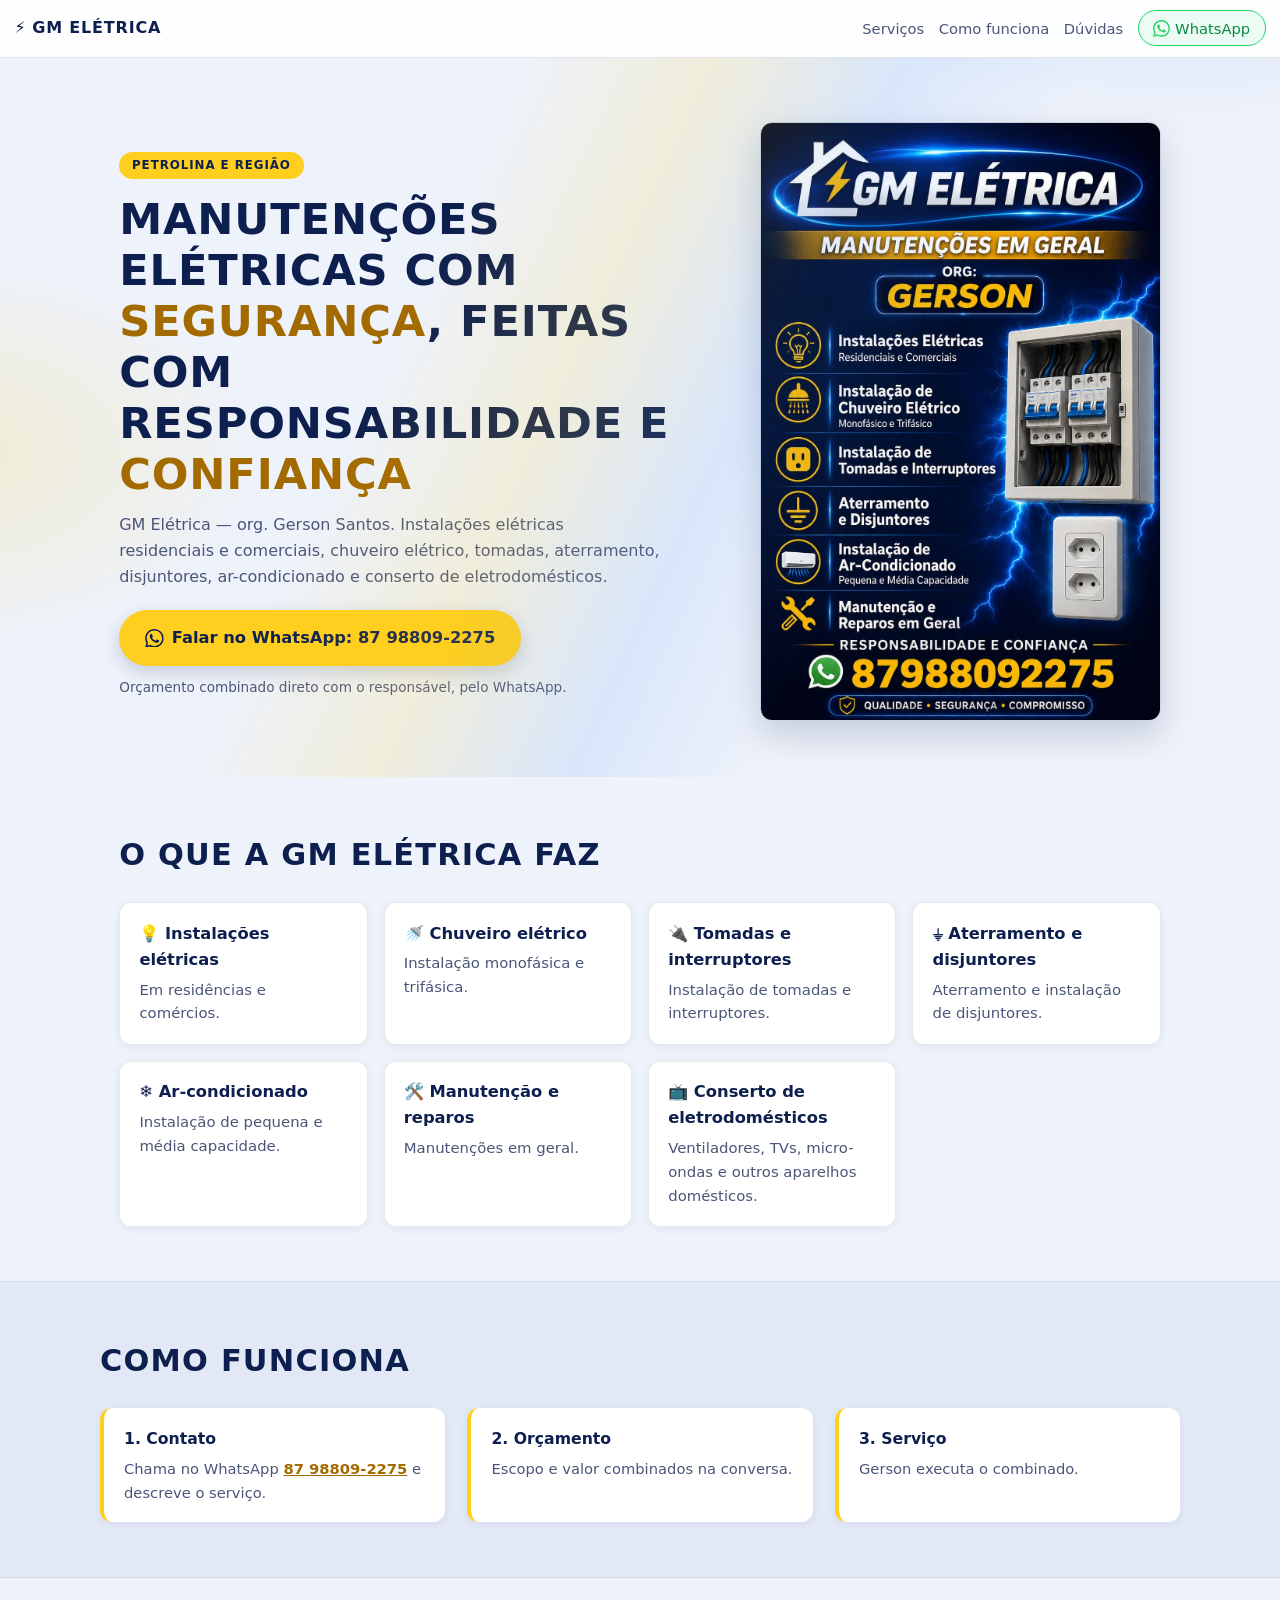
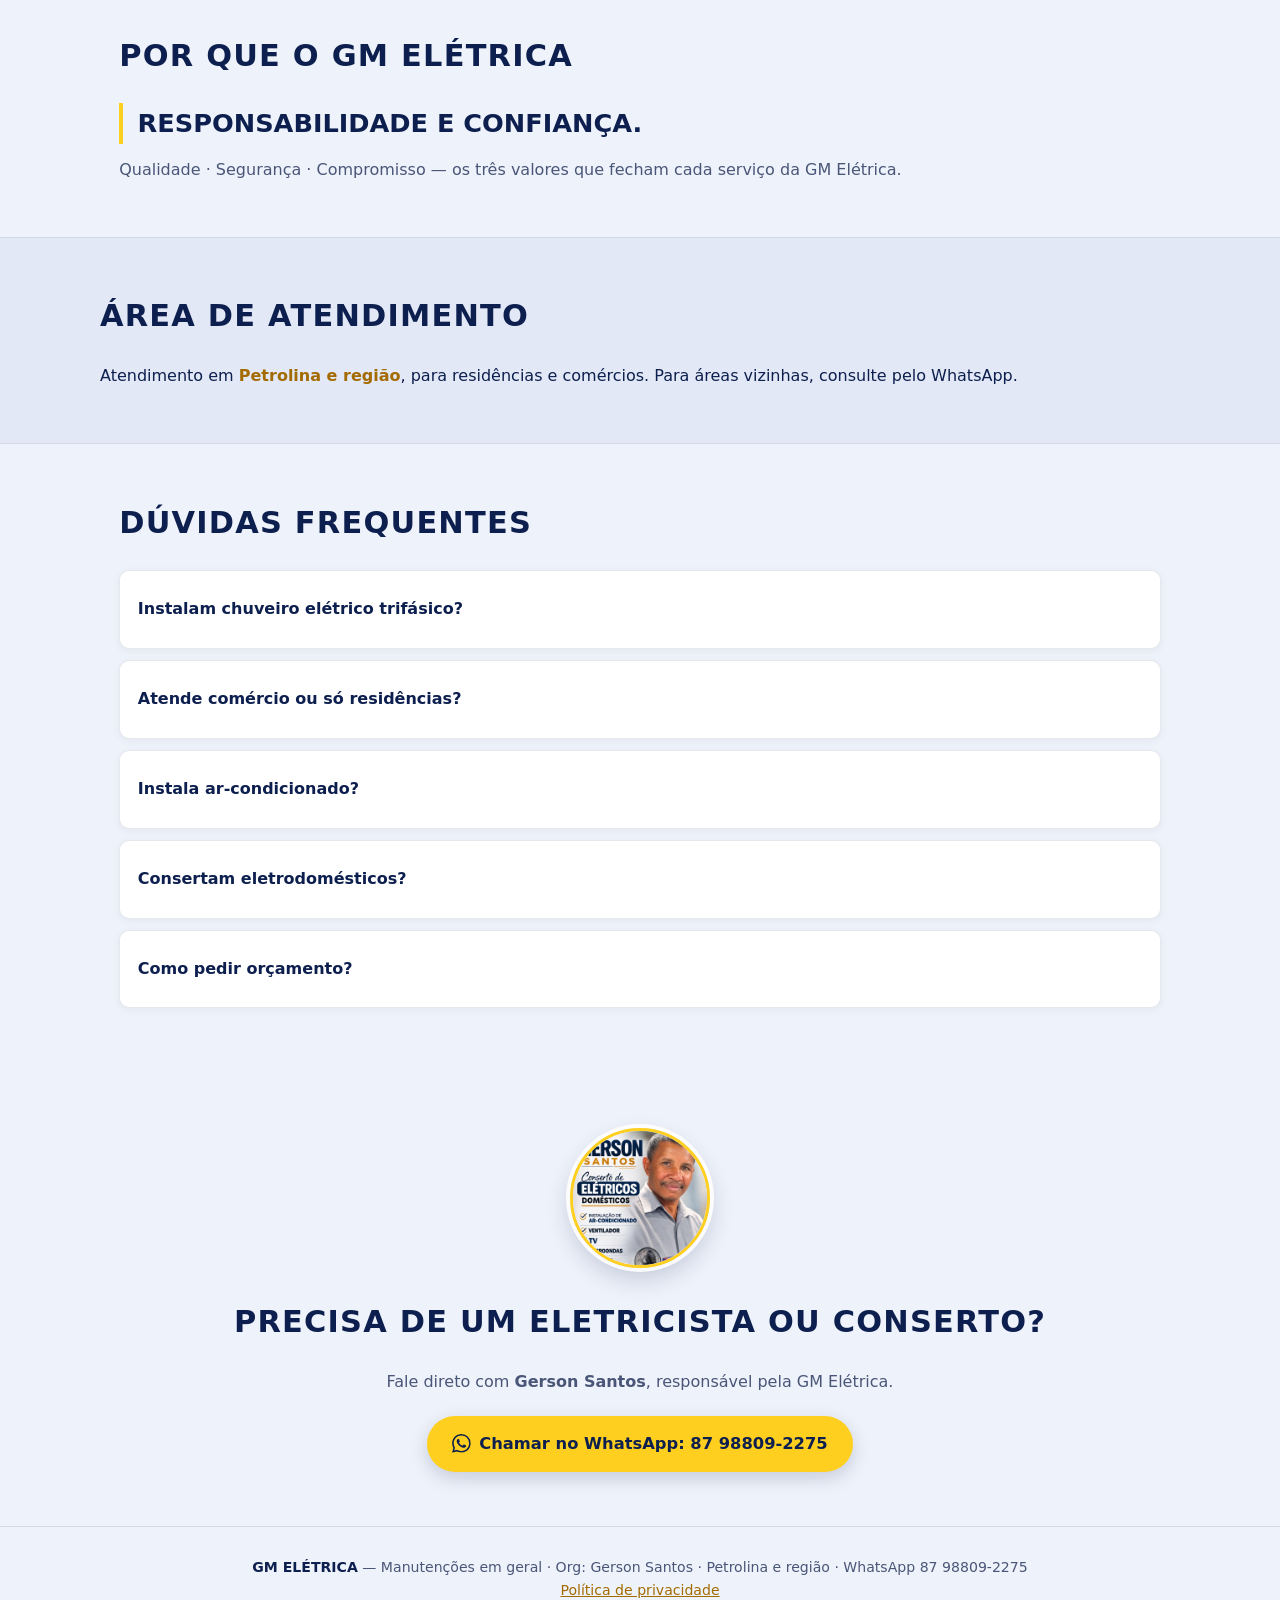
==== commit 286c5738: "Tema claro para visibilidade + ícone WhatsApp (SVG) nos CTAs e favicon Fundo claro com texto azul-ma" ====
--- a/index.html
+++ b/index.html
@@ -7,6 +7,7 @@
   <meta name="description" content="GM Elétrica: instalações elétricas residenciais e comerciais, chuveiro mono e trifásico, tomadas, aterramento, disjuntores, ar-condicionado e conserto de eletrodomésticos (ventiladores, TVs, micro-ondas) em Petrolina e região. Fale pelo WhatsApp 87 98809-2275.">
   <meta name="robots" content="index,follow">
   <link rel="canonical" href="https://wennington123.github.io/gm-eletrica/">
+  <link rel="icon" type="image/svg+xml" href="assets/whatsapp.svg">
   <meta property="og:type" content="website">
   <meta property="og:title" content="GM Elétrica — Manutenções elétricas em Petrolina e região">
   <meta property="og:description" content="Instalações e reparos elétricos com responsabilidade e confiança. Orçamento pelo WhatsApp 87 98809-2275.">
@@ -81,13 +82,14 @@
   </script>
 </head>
 <body>
+  <svg xmlns="http://www.w3.org/2000/svg" style="display:none" aria-hidden="true"><symbol id="ic-wa" viewBox="0 0 24 24"><path d="M17.472 14.382c-.297-.149-1.758-.867-2.03-.967-.273-.099-.471-.148-.67.15-.197.297-.767.966-.94 1.164-.173.199-.347.223-.644.075-.297-.15-1.255-.463-2.39-1.475-.883-.788-1.48-1.761-1.653-2.059-.173-.297-.018-.458.13-.606.134-.133.298-.347.446-.52.149-.174.198-.298.298-.497.099-.198.05-.371-.025-.52-.075-.149-.669-1.612-.916-2.207-.242-.579-.487-.5-.669-.51-.173-.008-.371-.01-.57-.01-.198 0-.52.074-.792.372-.272.297-1.04 1.016-1.04 2.479 0 1.462 1.065 2.875 1.213 3.074.149.198 2.096 3.2 5.077 4.487.709.306 1.262.489 1.694.625.712.227 1.36.195 1.871.118.571-.085 1.758-.719 2.006-1.413.248-.694.248-1.289.173-1.413-.074-.124-.272-.198-.57-.347m-5.421 7.403h-.004a9.87 9.87 0 01-5.031-1.378l-.361-.214-3.741.982.998-3.648-.235-.374a9.86 9.86 0 01-1.51-5.26c.001-5.45 4.436-9.884 9.888-9.884 2.64 0 5.122 1.03 6.988 2.898a9.825 9.825 0 012.893 6.994c-.003 5.45-4.437 9.884-9.885 9.884m8.413-18.297A11.815 11.825 0 0012.05 0C5.495 0 .16 5.335.157 11.892c0 2.096.547 4.142 1.588 5.945L.057 24l6.305-1.654a11.882 11.882 0 005.683 1.448h.005c6.554 0 11.89-5.335 11.893-11.893a11.821 11.821 0 00-3.48-8.413Z"/></symbol></svg>
   <header class="topbar">
     <a class="brand" href="#topo">⚡ <strong>GM ELÉTRICA</strong></a>
     <nav aria-label="Navegação principal">
       <a href="#servicos">Serviços</a>
       <a href="#como-funciona">Como funciona</a>
       <a href="#faq">Dúvidas</a>
-      <a class="btn-nav" href="https://wa.me/5587988092275?text=Ol%C3%A1!%20Encontrei%20a%20p%C3%A1gina%20da%20GM%20El%C3%A9trica%20e%20gostaria%20de%20pedir%20um%20or%C3%A7amento.">WhatsApp</a>
+      <a class="btn-nav" href="https://wa.me/5587988092275?text=Ol%C3%A1!%20Encontrei%20a%20p%C3%A1gina%20da%20GM%20El%C3%A9trica%20e%20gostaria%20de%20pedir%20um%20or%C3%A7amento."><svg class="ic-wa" aria-hidden="true"><use href="#ic-wa"/></svg>WhatsApp</a>
     </nav>
   </header>
 
@@ -97,7 +99,7 @@
         <p class="kicker">Petrolina e região</p>
         <h1>Manutenções elétricas com <em>segurança</em>, feitas com responsabilidade e <em>confiança</em></h1>
         <p class="lead">GM Elétrica — org. Gerson Santos. Instalações elétricas residenciais e comerciais, chuveiro elétrico, tomadas, aterramento, disjuntores, ar-condicionado e conserto de eletrodomésticos.</p>
-        <a class="btn-wa" data-primary-cta href="https://wa.me/5587988092275?text=Ol%C3%A1!%20Encontrei%20a%20p%C3%A1gina%20da%20GM%20El%C3%A9trica%20e%20gostaria%20de%20pedir%20um%20or%C3%A7amento.">Falar no WhatsApp: 87 98809-2275</a>
+        <a class="btn-wa" data-primary-cta href="https://wa.me/5587988092275?text=Ol%C3%A1!%20Encontrei%20a%20p%C3%A1gina%20da%20GM%20El%C3%A9trica%20e%20gostaria%20de%20pedir%20um%20or%C3%A7amento."><svg class="ic-wa" aria-hidden="true"><use href="#ic-wa"/></svg>Falar no WhatsApp: 87 98809-2275</a>
         <p class="hero-note">Orçamento combinado direto com o responsável, pelo WhatsApp.</p>
       </div>
       <figure class="hero-media">
@@ -153,12 +155,12 @@
       </figure>
       <h2>Precisa de um eletricista ou conserto?</h2>
       <p>Fale direto com <strong>Gerson Santos</strong>, responsável pela GM Elétrica.</p>
-      <a class="btn-wa big" data-primary-cta href="https://wa.me/5587988092275?text=Ol%C3%A1!%20Encontrei%20a%20p%C3%A1gina%20da%20GM%20El%C3%A9trica%20e%20gostaria%20de%20pedir%20um%20or%C3%A7amento.">Chamar no WhatsApp: 87 98809-2275</a>
+      <a class="btn-wa big" data-primary-cta href="https://wa.me/5587988092275?text=Ol%C3%A1!%20Encontrei%20a%20p%C3%A1gina%20da%20GM%20El%C3%A9trica%20e%20gostaria%20de%20pedir%20um%20or%C3%A7amento."><svg class="ic-wa" aria-hidden="true"><use href="#ic-wa"/></svg>Chamar no WhatsApp: 87 98809-2275</a>
     </section>
   </main>
 
   <a class="wa-bar" data-primary-cta href="https://wa.me/5587988092275?text=Ol%C3%A1!%20Encontrei%20a%20p%C3%A1gina%20da%20GM%20El%C3%A9trica%20e%20gostaria%20de%20pedir%20um%20or%C3%A7amento.">
-    💬 Orçamento no WhatsApp — 87 98809-2275
+    <svg class="ic-wa" aria-hidden="true"><use href="#ic-wa"/></svg> Orçamento no WhatsApp — 87 98809-2275
   </a>
 
   <footer class="footer">
--- a/styles.css
+++ b/styles.css
@@ -1,11 +1,14 @@
-/* Mobile-first — a maioria dos clientes acessa pelo celular */
+/* Mobile-first — tema claro para máxima visibilidade (brand: azul-marinho + amarelo) */
 :root {
-  --navio: #071430;
-  --navy: #0d1f4e;
+  --fundo: #eef2fa;
+  --fundo-alt: #e2e8f5;
+  --superficie: #ffffff;
+  --texto: #0d1f4e;
+  --texto-suave: #4a5678;
   --amarelo: #ffcf1f;
-  --amarelo-hi: #ffe066;
-  --branco: #f4f7ff;
-  --cinza: #9aa6c4;
+  --amarelo-claro: #ffe066;
+  --destaque: #a36a00; /* âmbar escuro para acentos em fundo claro */
+  --verde-wa: #25d366;
   --tap: 48px; /* alvo mínimo de toque */
 }
 
@@ -14,12 +17,21 @@
 body {
   font-family: system-ui, -apple-system, "Segoe UI", Roboto, sans-serif;
   background:
-    radial-gradient(600px 380px at 90% -3%, rgba(64, 146, 255, .16), transparent 60%),
-    radial-gradient(500px 320px at 0% 12%, rgba(255, 207, 31, .07), transparent 60%),
-    var(--navio);
-  color: var(--branco);
+    radial-gradient(620px 380px at 92% -3%, rgba(64, 146, 255, .16), transparent 60%),
+    radial-gradient(520px 320px at -4% 14%, rgba(255, 207, 31, .18), transparent 60%),
+    var(--fundo);
+  color: var(--texto);
   line-height: 1.6;
   padding-bottom: 72px; /* espaço da barra fixa no mobile */
+}
+
+/* ---------- Ícone WhatsApp ---------- */
+.ic-wa {
+  width: 1.15em;
+  height: 1.15em;
+  fill: currentColor;
+  flex: none;
+  margin-right: .5em;
 }
 
 /* ---------- Topbar (mobile: só logo + CTA curto) ---------- */
@@ -32,23 +44,23 @@
   justify-content: space-between;
   gap: .6rem;
   padding: .65rem .9rem;
-  background: rgba(7, 20, 48, .94);
-  border-bottom: 1px solid rgba(255, 207, 31, .25);
+  background: rgba(255, 255, 255, .92);
+  border-bottom: 1px solid rgba(13, 31, 78, .12);
   backdrop-filter: blur(6px);
 }
 
 .brand {
-  color: var(--amarelo);
+  color: var(--texto);
   text-decoration: none;
   font-size: 1rem;
   letter-spacing: .05em;
   white-space: nowrap;
 }
 
-.topbar nav { display: flex; gap: 1rem; align-items: center; }
+.topbar nav { display: flex; gap: .9rem; align-items: center; }
 
 .topbar nav a {
-  color: var(--cinza);
+  color: var(--texto-suave);
   text-decoration: none;
   font-size: .8rem;
   min-height: var(--tap);
@@ -58,14 +70,19 @@
 
 .topbar nav a[href^="#"] { display: none; } /* no celular: só logo + WhatsApp */
 
+.topbar nav a[href^="#"]:hover { color: var(--texto); }
+
 .btn-nav {
-  border: 1px solid var(--amarelo);
-  color: var(--amarelo) !important;
+  border: 1px solid var(--verde-wa);
+  color: #0a8a45 !important;
   border-radius: 999px;
-  padding: .35rem .95rem;
-}
-
-/* ---------- Hero (mobile: 1 coluna, flyer depois do texto) ---------- */
+  padding: .32rem .9rem;
+  background: rgba(37, 211, 102, .08);
+}
+
+.btn-nav .ic-wa { color: var(--verde-wa); margin-right: .35em; }
+
+/* ---------- Hero (mobile: 1 coluna, flyer primeiro) ---------- */
 .hero {
   display: grid;
   grid-template-columns: 1fr;
@@ -80,7 +97,7 @@
 
 .kicker {
   display: inline-block;
-  color: var(--navio);
+  color: var(--texto);
   background: var(--amarelo);
   font-weight: 700;
   letter-spacing: .08em;
@@ -98,9 +115,9 @@
   letter-spacing: .02em;
 }
 
-.hero h1 em { font-style: normal; color: var(--amarelo); }
-
-.lead { color: var(--cinza); margin-bottom: 1.3rem; }
+.hero h1 em { font-style: normal; color: var(--destaque); }
+
+.lead { color: var(--texto-suave); margin-bottom: 1.3rem; }
 
 .btn-wa {
   display: flex;
@@ -108,19 +125,19 @@
   justify-content: center;
   min-height: 56px;
   background: var(--amarelo);
-  color: var(--navio);
+  color: var(--texto);
   font-weight: 800;
   font-size: 1.02rem;
   text-decoration: none;
   text-align: center;
   border-radius: 999px;
-  box-shadow: 0 0 24px rgba(255, 207, 31, .35);
+  box-shadow: 0 6px 18px rgba(13, 31, 78, .18);
   transition: transform .15s ease, box-shadow .15s ease;
 }
 
-.btn-wa:hover { transform: translateY(-2px); box-shadow: 0 0 34px rgba(255, 207, 31, .55); }
-
-.hero-note { color: var(--cinza); font-size: .82rem; margin-top: .7rem; }
+.btn-wa:hover { transform: translateY(-2px); box-shadow: 0 10px 26px rgba(13, 31, 78, .28); }
+
+.hero-note { color: var(--texto-suave); font-size: .82rem; margin-top: .7rem; }
 
 .hero-media { order: -1; margin: 0 auto; max-width: 320px; }
 
@@ -128,17 +145,17 @@
   width: 100%;
   height: auto;
   border-radius: 12px;
-  border: 1px solid rgba(255, 207, 31, .35);
-  box-shadow: 0 14px 40px rgba(0, 0, 0, .55), 0 0 50px rgba(64, 146, 255, .18);
+  border: 1px solid rgba(13, 31, 78, .15);
+  box-shadow: 0 14px 34px rgba(13, 31, 78, .18);
 }
 
 /* ---------- Seções ---------- */
 .section { max-width: 1080px; margin: 0 auto; padding: 2.6rem 1.1rem; scroll-margin-top: 64px; }
 
 .section.alt {
-  background: linear-gradient(rgba(64, 146, 255, .05), rgba(64, 146, 255, .05));
-  border-top: 1px solid rgba(255, 255, 255, .06);
-  border-bottom: 1px solid rgba(255, 255, 255, .06);
+  background: var(--fundo-alt);
+  border-top: 1px solid rgba(13, 31, 78, .08);
+  border-bottom: 1px solid rgba(13, 31, 78, .08);
   max-width: none;
 }
 
@@ -155,18 +172,19 @@
 .grid { display: grid; grid-template-columns: 1fr; gap: .8rem; }
 
 .card {
-  background: var(--navy);
-  border: 1px solid rgba(255, 207, 31, .18);
+  background: var(--superficie);
+  border: 1px solid rgba(13, 31, 78, .1);
   border-radius: 12px;
   padding: 1.1rem 1.2rem;
-  transition: border-color .15s ease;
-}
-
-.card:hover { border-color: var(--amarelo); }
-
-.card h3 { color: var(--amarelo-hi); font-size: 1rem; margin-bottom: .35rem; }
-
-.card p { color: var(--cinza); font-size: .92rem; }
+  box-shadow: 0 2px 8px rgba(13, 31, 78, .06);
+  transition: border-color .15s ease, box-shadow .15s ease;
+}
+
+.card:hover { border-color: var(--amarelo); box-shadow: 0 6px 16px rgba(13, 31, 78, .12); }
+
+.card h3 { color: var(--texto); font-size: 1rem; margin-bottom: .35rem; }
+
+.card p { color: var(--texto-suave); font-size: .92rem; }
 
 /* ---------- Como funciona ---------- */
 .steps {
@@ -177,17 +195,18 @@
 }
 
 .steps li {
-  background: var(--navy);
+  background: var(--superficie);
   border-radius: 12px;
   padding: 1.15rem 1.25rem;
   border-left: 4px solid var(--amarelo);
-}
-
-.steps h3 { margin-bottom: .35rem; font-size: .98rem; }
-
-.steps p { color: var(--cinza); font-size: .92rem; }
-
-.steps a { color: var(--amarelo); }
+  box-shadow: 0 2px 8px rgba(13, 31, 78, .06);
+}
+
+.steps h3 { margin-bottom: .35rem; font-size: .98rem; color: var(--texto); }
+
+.steps p { color: var(--texto-suave); font-size: .92rem; }
+
+.steps a { color: var(--destaque); font-weight: 600; }
 
 /* ---------- Valores ---------- */
 .tagline {
@@ -198,22 +217,23 @@
   text-transform: uppercase;
 }
 
-.values-line { color: var(--cinza); margin-top: .8rem; }
-
-#regiao strong { color: var(--amarelo); }
+.values-line { color: var(--texto-suave); margin-top: .8rem; }
+
+#regiao strong { color: var(--destaque); }
 
 /* ---------- FAQ ---------- */
 details {
-  background: var(--navy);
-  border: 1px solid rgba(255, 255, 255, .08);
+  background: var(--superficie);
+  border: 1px solid rgba(13, 31, 78, .1);
   border-radius: 10px;
   padding: .9rem 1.1rem;
   margin-bottom: .7rem;
+  box-shadow: 0 2px 8px rgba(13, 31, 78, .05);
 }
 
 summary { cursor: pointer; font-weight: 700; min-height: var(--tap); display: flex; align-items: center; }
 
-details p { color: var(--cinza); margin-top: .5rem; }
+details p { color: var(--texto-suave); margin-top: .5rem; }
 
 /* ---------- Dono + CTA final ---------- */
 .cta-final { text-align: center; }
@@ -226,10 +246,10 @@
   object-fit: cover;
   border-radius: 50%;
   border: 3px solid var(--amarelo);
-  box-shadow: 0 0 26px rgba(255, 207, 31, .35);
-}
-
-.cta-final p { color: var(--cinza); margin-bottom: 1.3rem; }
+  box-shadow: 0 0 0 4px rgba(255, 255, 255, .9), 0 10px 24px rgba(13, 31, 78, .2);
+}
+
+.cta-final p { color: var(--texto-suave); margin-bottom: 1.3rem; }
 
 /* ---------- Barra fixa de WhatsApp (só mobile) ---------- */
 .wa-bar {
@@ -242,27 +262,29 @@
   align-items: center;
   justify-content: center;
   min-height: 56px;
-  background: #25d366;
-  color: var(--navio);
+  background: var(--verde-wa);
+  color: #fff;
   font-weight: 800;
   font-size: .95rem;
   text-decoration: none;
   border-radius: 999px;
-  box-shadow: 0 10px 30px rgba(0, 0, 0, .5), 0 0 22px rgba(37, 211, 102, .4);
-}
+  box-shadow: 0 10px 30px rgba(13, 31, 78, .35), 0 0 18px rgba(37, 211, 102, .5);
+}
+
+.wa-bar .ic-wa { color: #fff; margin-right: .5em; }
 
 /* ---------- Footer ---------- */
 .footer {
-  border-top: 1px solid rgba(255, 207, 31, .2);
+  border-top: 1px solid rgba(13, 31, 78, .12);
   padding: 1.8rem 1.1rem 2.2rem;
   text-align: center;
-  color: var(--cinza);
+  color: var(--texto-suave);
   font-size: .88rem;
 }
 
-.footer strong { color: var(--amarelo); }
-
-.footer a { color: var(--amarelo); }
+.footer strong { color: var(--texto); }
+
+.footer a { color: var(--destaque); }
 
 /* ============ Desktop / tablet ============ */
 @media (min-width: 800px) {
@@ -286,7 +308,7 @@
     content: "";
     position: absolute;
     inset: 0;
-    background: linear-gradient(115deg, transparent 30%, rgba(255, 207, 31, .16) 43%, rgba(64, 146, 255, .28) 57%, transparent 70%);
+    background: linear-gradient(115deg, transparent 30%, rgba(255, 207, 31, .14) 43%, rgba(64, 146, 255, .12) 57%, transparent 70%);
     pointer-events: none;
   }
 
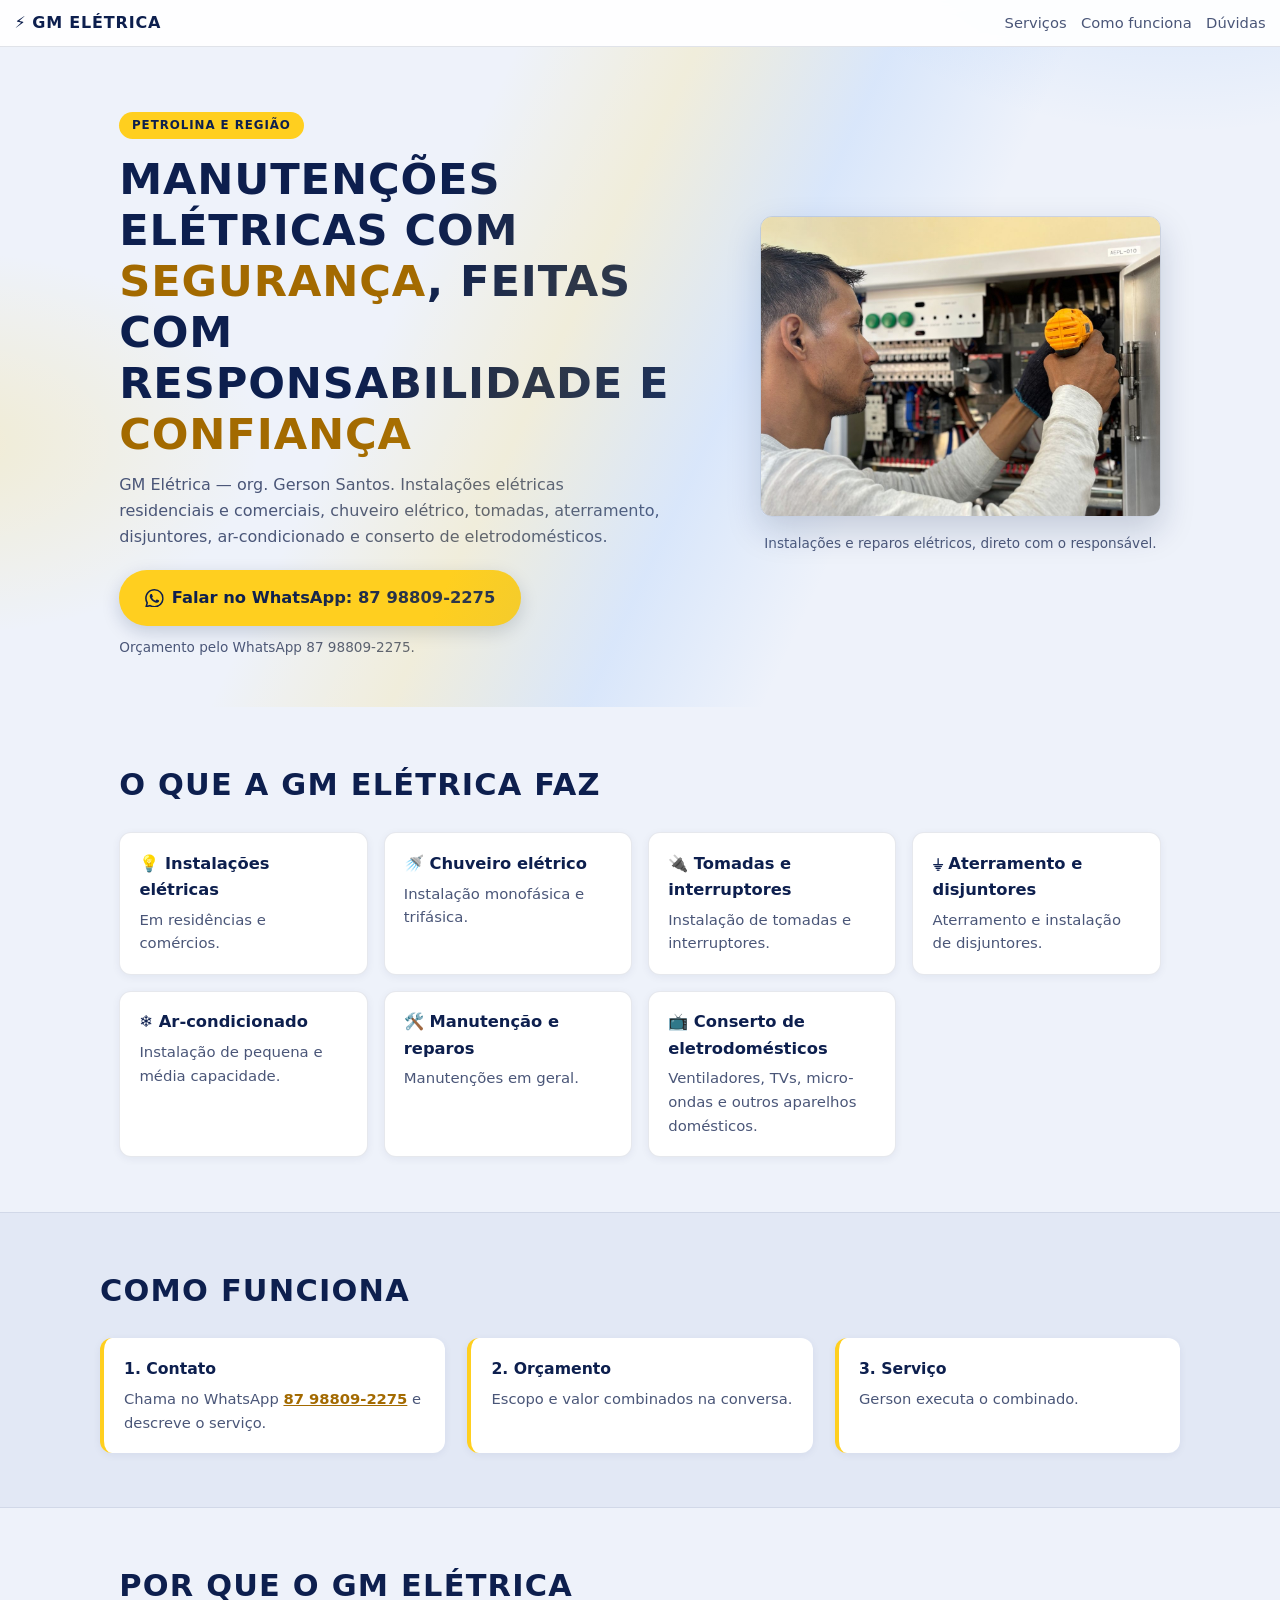
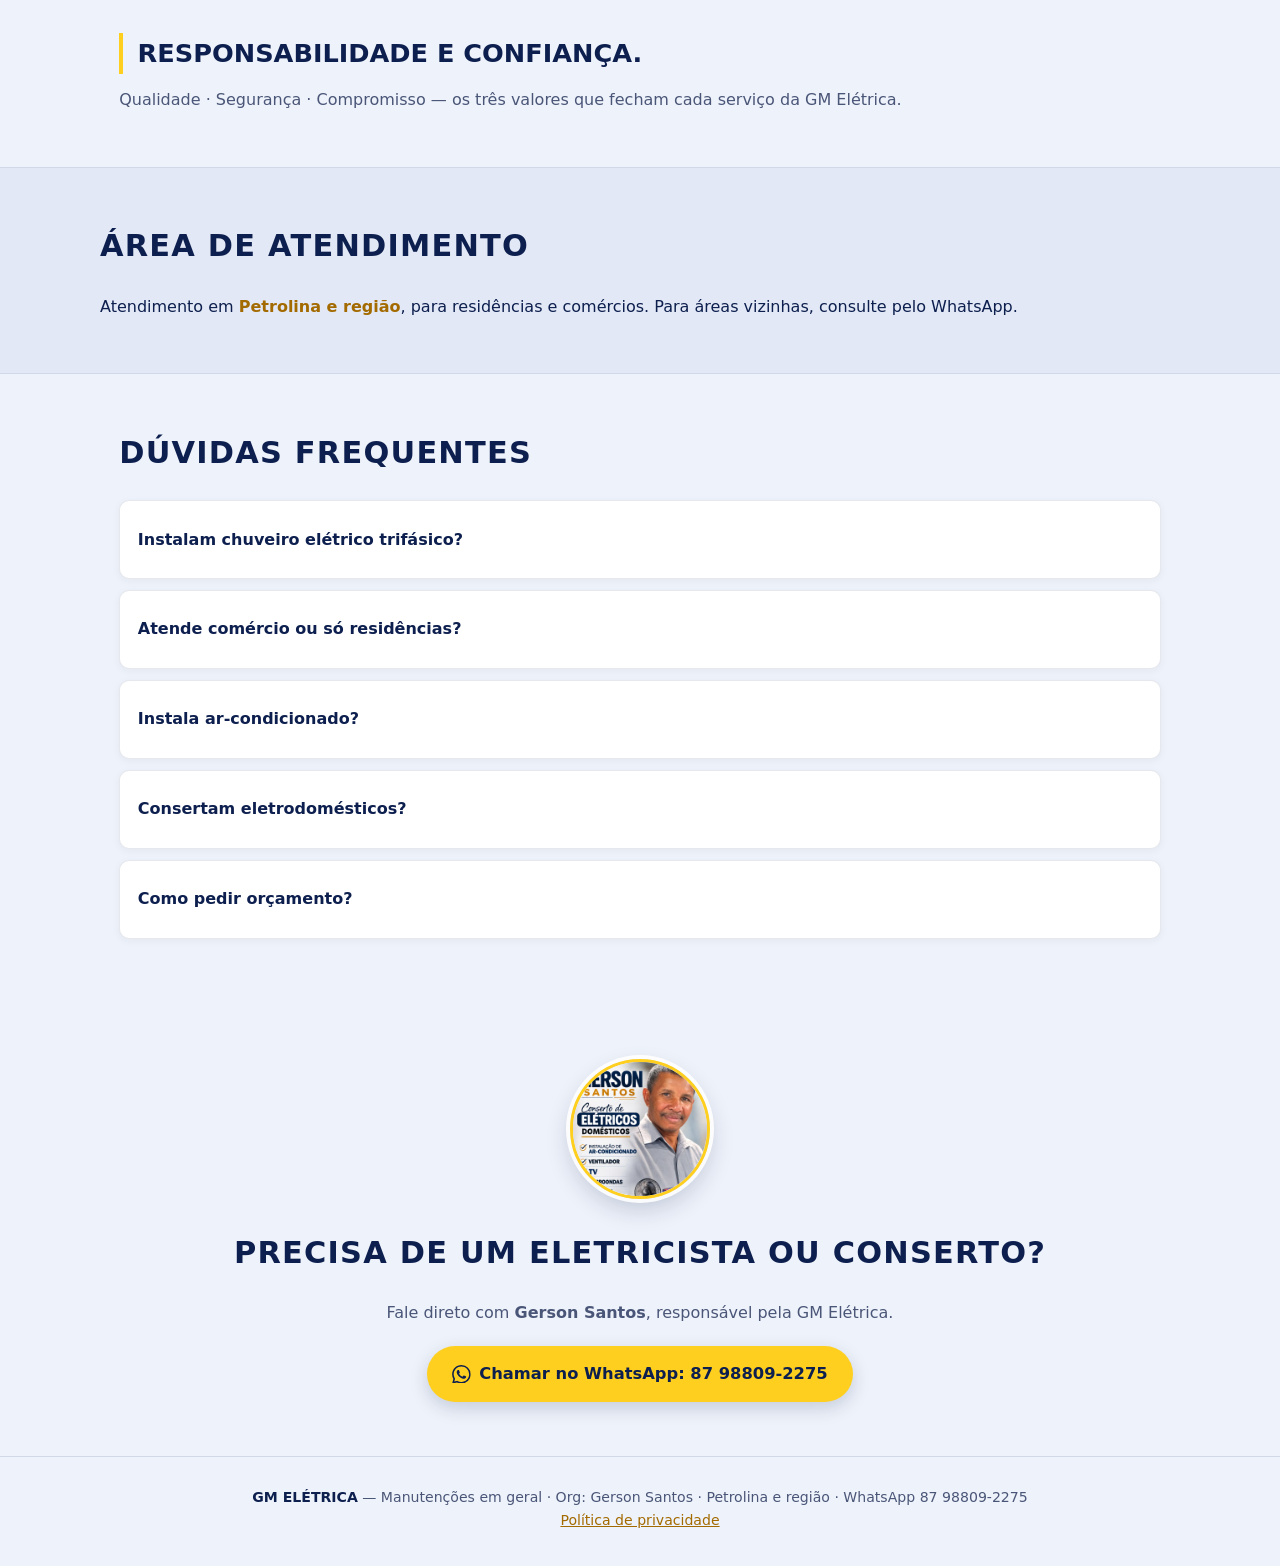
==== commit 7326dcbc: "Menos cantos de WhatsApp e imagem de serviço no hero Mobile: única CTA clicável é a barra fixa (botõ" ====
--- a/index.html
+++ b/index.html
@@ -89,7 +89,6 @@
       <a href="#servicos">Serviços</a>
       <a href="#como-funciona">Como funciona</a>
       <a href="#faq">Dúvidas</a>
-      <a class="btn-nav" href="https://wa.me/5587988092275?text=Ol%C3%A1!%20Encontrei%20a%20p%C3%A1gina%20da%20GM%20El%C3%A9trica%20e%20gostaria%20de%20pedir%20um%20or%C3%A7amento."><svg class="ic-wa" aria-hidden="true"><use href="#ic-wa"/></svg>WhatsApp</a>
     </nav>
   </header>
 
@@ -100,10 +99,11 @@
         <h1>Manutenções elétricas com <em>segurança</em>, feitas com responsabilidade e <em>confiança</em></h1>
         <p class="lead">GM Elétrica — org. Gerson Santos. Instalações elétricas residenciais e comerciais, chuveiro elétrico, tomadas, aterramento, disjuntores, ar-condicionado e conserto de eletrodomésticos.</p>
         <a class="btn-wa" data-primary-cta href="https://wa.me/5587988092275?text=Ol%C3%A1!%20Encontrei%20a%20p%C3%A1gina%20da%20GM%20El%C3%A9trica%20e%20gostaria%20de%20pedir%20um%20or%C3%A7amento."><svg class="ic-wa" aria-hidden="true"><use href="#ic-wa"/></svg>Falar no WhatsApp: 87 98809-2275</a>
-        <p class="hero-note">Orçamento combinado direto com o responsável, pelo WhatsApp.</p>
+        <p class="hero-note">Orçamento pelo WhatsApp 87 98809-2275.</p>
       </div>
       <figure class="hero-media">
-        <img src="assets/flyer.jpg" alt="Flyer oficial da GM Elétrica com a lista de serviços e o contato 87 98809-2275" width="1024" height="1535">
+        <img src="assets/servico.jpg" alt="Eletricista trabalhando em quadro de disjuntores e painel elétrico" width="1260" height="945">
+        <figcaption class="hero-note">Instalações e reparos elétricos, direto com o responsável.</figcaption>
       </figure>
     </section>
 
--- a/styles.css
+++ b/styles.css
@@ -68,21 +68,11 @@
   align-items: center;
 }
 
-.topbar nav a[href^="#"] { display: none; } /* no celular: só logo + WhatsApp */
+.topbar nav a[href^="#"] { display: none; } /* no celular: topbar mostra só a marca */
 
 .topbar nav a[href^="#"]:hover { color: var(--texto); }
 
-.btn-nav {
-  border: 1px solid var(--verde-wa);
-  color: #0a8a45 !important;
-  border-radius: 999px;
-  padding: .32rem .9rem;
-  background: rgba(37, 211, 102, .08);
-}
-
-.btn-nav .ic-wa { color: var(--verde-wa); margin-right: .35em; }
-
-/* ---------- Hero (mobile: 1 coluna, flyer primeiro) ---------- */
+/* ---------- Hero (mobile: 1 coluna, imagem de serviço primeiro) ---------- */
 .hero {
   display: grid;
   grid-template-columns: 1fr;
@@ -120,7 +110,7 @@
 .lead { color: var(--texto-suave); margin-bottom: 1.3rem; }
 
 .btn-wa {
-  display: flex;
+  display: none; /* no celular quem conversa é a barra fixa */
   align-items: center;
   justify-content: center;
   min-height: 56px;
@@ -139,7 +129,7 @@
 
 .hero-note { color: var(--texto-suave); font-size: .82rem; margin-top: .7rem; }
 
-.hero-media { order: -1; margin: 0 auto; max-width: 320px; }
+.hero-media { order: -1; margin: 0 auto; max-width: 420px; }
 
 .hero-media img {
   width: 100%;
@@ -148,6 +138,8 @@
   border: 1px solid rgba(13, 31, 78, .15);
   box-shadow: 0 14px 34px rgba(13, 31, 78, .18);
 }
+
+.hero-media figcaption { margin-top: .5rem; text-align: center; }
 
 /* ---------- Seções ---------- */
 .section { max-width: 1080px; margin: 0 auto; padding: 2.6rem 1.1rem; scroll-margin-top: 64px; }
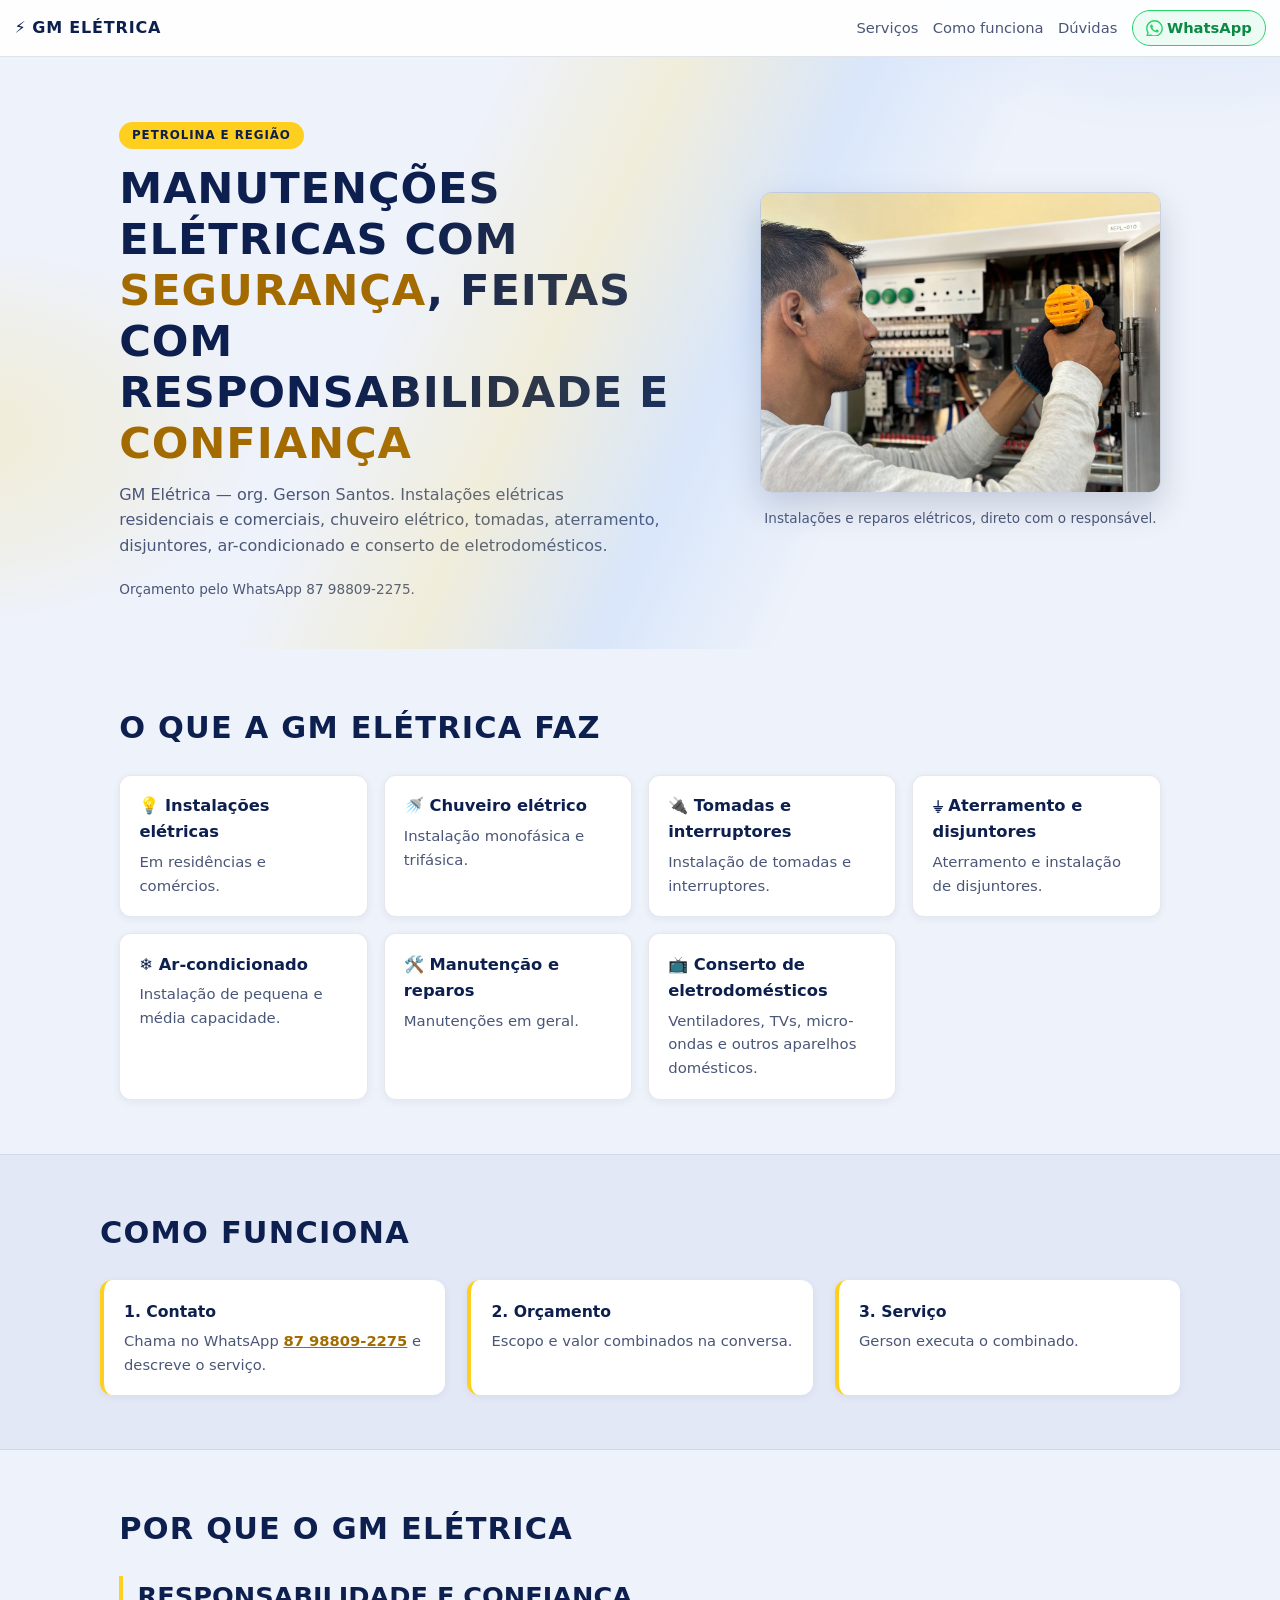
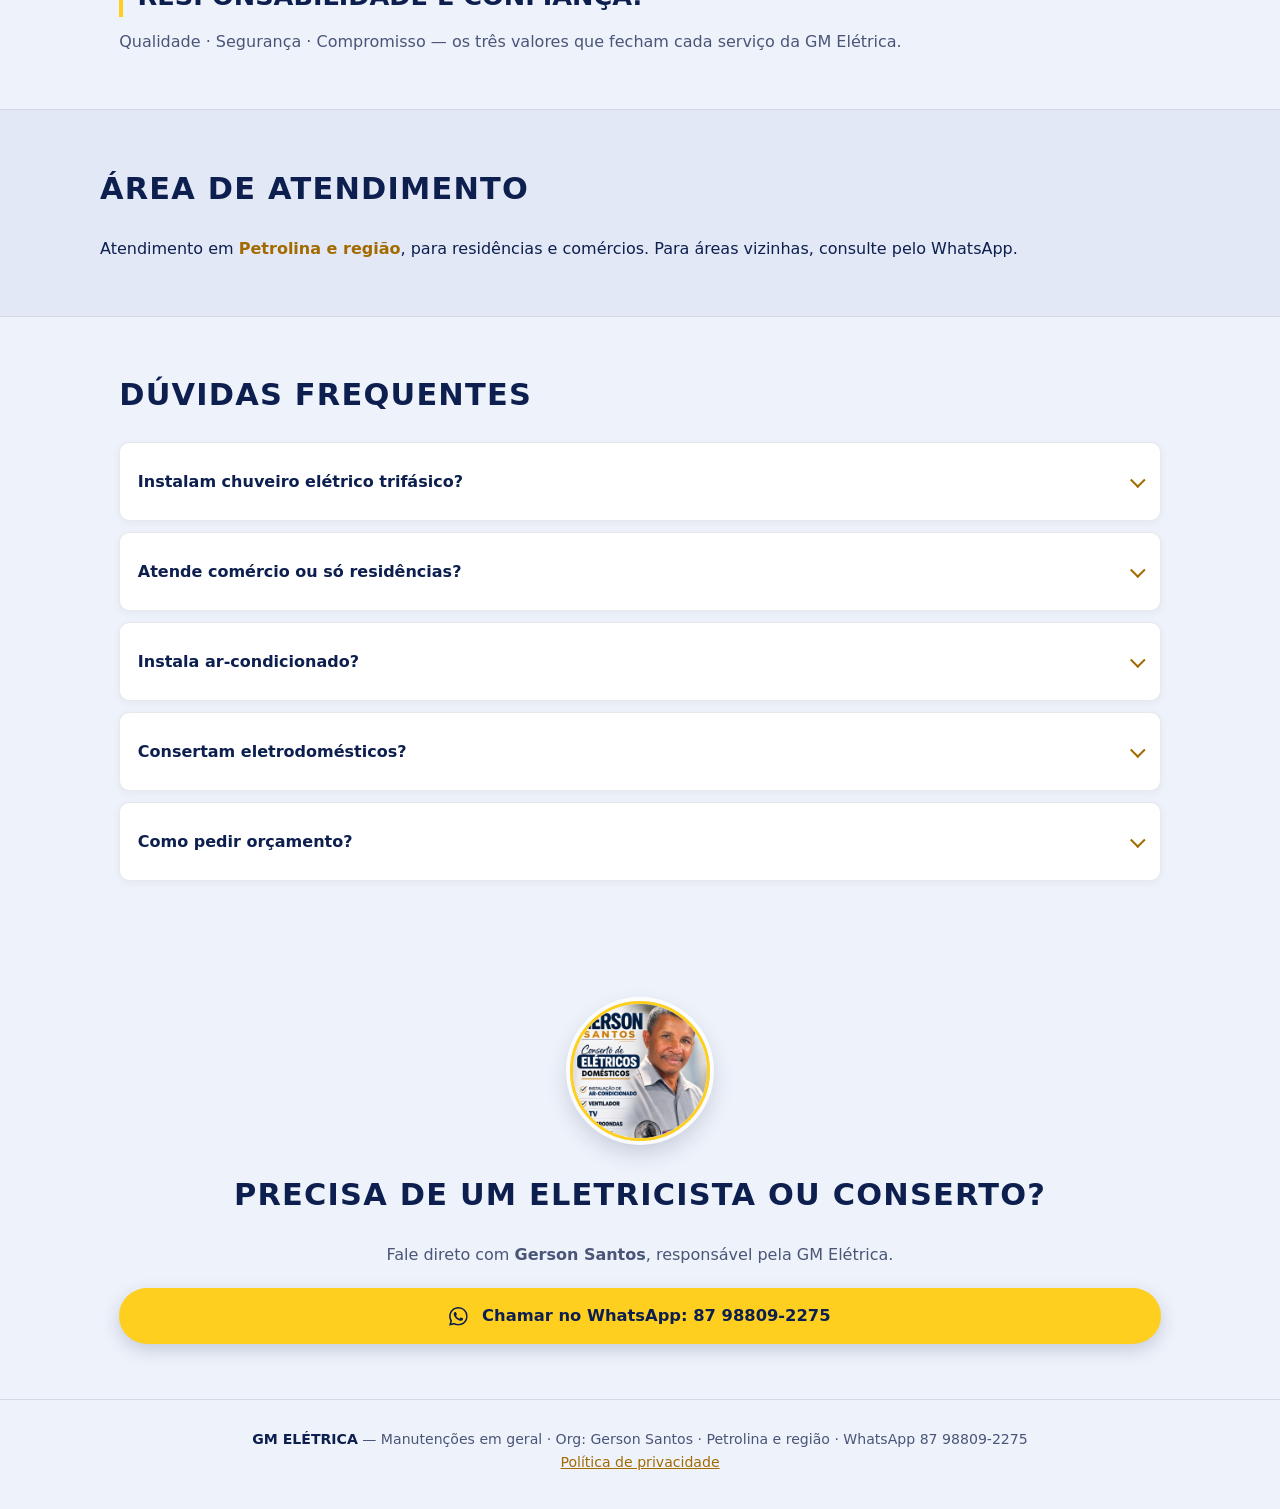
==== commit 294e4e3c: "WhatsApp: sai da barra fixa, fica no topo (topbar) e no CTA final Botão de WhatsApp volta ao topo em" ====
--- a/index.html
+++ b/index.html
@@ -89,6 +89,7 @@
       <a href="#servicos">Serviços</a>
       <a href="#como-funciona">Como funciona</a>
       <a href="#faq">Dúvidas</a>
+      <a class="btn-nav" href="https://wa.me/5587988092275?text=Ol%C3%A1!%20Encontrei%20a%20p%C3%A1gina%20da%20GM%20El%C3%A9trica%20e%20gostaria%20de%20pedir%20um%20or%C3%A7amento."><svg class="ic-wa" aria-hidden="true"><use href="#ic-wa"/></svg>WhatsApp</a>
     </nav>
   </header>
 
@@ -98,7 +99,6 @@
         <p class="kicker">Petrolina e região</p>
         <h1>Manutenções elétricas com <em>segurança</em>, feitas com responsabilidade e <em>confiança</em></h1>
         <p class="lead">GM Elétrica — org. Gerson Santos. Instalações elétricas residenciais e comerciais, chuveiro elétrico, tomadas, aterramento, disjuntores, ar-condicionado e conserto de eletrodomésticos.</p>
-        <a class="btn-wa" data-primary-cta href="https://wa.me/5587988092275?text=Ol%C3%A1!%20Encontrei%20a%20p%C3%A1gina%20da%20GM%20El%C3%A9trica%20e%20gostaria%20de%20pedir%20um%20or%C3%A7amento."><svg class="ic-wa" aria-hidden="true"><use href="#ic-wa"/></svg>Falar no WhatsApp: 87 98809-2275</a>
         <p class="hero-note">Orçamento pelo WhatsApp 87 98809-2275.</p>
       </div>
       <figure class="hero-media">
@@ -159,10 +159,6 @@
     </section>
   </main>
 
-  <a class="wa-bar" data-primary-cta href="https://wa.me/5587988092275?text=Ol%C3%A1!%20Encontrei%20a%20p%C3%A1gina%20da%20GM%20El%C3%A9trica%20e%20gostaria%20de%20pedir%20um%20or%C3%A7amento.">
-    <svg class="ic-wa" aria-hidden="true"><use href="#ic-wa"/></svg> Orçamento no WhatsApp — 87 98809-2275
-  </a>
-
   <footer class="footer">
     <p><strong>GM ELÉTRICA</strong> — Manutenções em geral · Org: Gerson Santos · Petrolina e região · WhatsApp 87 98809-2275</p>
     <p><a href="privacidade.html">Política de privacidade</a></p>
--- a/styles.css
+++ b/styles.css
@@ -22,7 +22,6 @@
     var(--fundo);
   color: var(--texto);
   line-height: 1.6;
-  padding-bottom: 72px; /* espaço da barra fixa no mobile */
 }
 
 /* ---------- Ícone WhatsApp ---------- */
@@ -72,6 +71,17 @@
 
 .topbar nav a[href^="#"]:hover { color: var(--texto); }
 
+.btn-nav {
+  border: 1px solid var(--verde-wa);
+  color: #0a8a45 !important;
+  border-radius: 999px;
+  padding: .3rem .8rem;
+  background: rgba(37, 211, 102, .08);
+  font-weight: 700;
+}
+
+.btn-nav .ic-wa { color: var(--verde-wa); margin-right: .3em; }
+
 /* ---------- Hero (mobile: 1 coluna, imagem de serviço primeiro) ---------- */
 .hero {
   display: grid;
@@ -110,9 +120,10 @@
 .lead { color: var(--texto-suave); margin-bottom: 1.3rem; }
 
 .btn-wa {
-  display: none; /* no celular quem conversa é a barra fixa */
+  display: flex;
   align-items: center;
   justify-content: center;
+  gap: .35em;
   min-height: 56px;
   background: var(--amarelo);
   color: var(--texto);
@@ -223,7 +234,33 @@
   box-shadow: 0 2px 8px rgba(13, 31, 78, .05);
 }
 
-summary { cursor: pointer; font-weight: 700; min-height: var(--tap); display: flex; align-items: center; }
+summary {
+  cursor: pointer;
+  font-weight: 700;
+  min-height: var(--tap);
+  display: flex;
+  align-items: center;
+  justify-content: space-between;
+  gap: .8rem;
+  list-style: none; /* tira o marcador nativo; a seta abaixo é a nossa */
+}
+
+summary::-webkit-details-marker { display: none; }
+
+summary::after {
+  content: "";
+  flex: none;
+  width: .55em;
+  height: .55em;
+  border-right: 2.5px solid var(--destaque);
+  border-bottom: 2.5px solid var(--destaque);
+  transform: rotate(45deg) translateY(-2px);
+  transition: transform .2s ease;
+}
+
+details[open] summary::after {
+  transform: rotate(225deg) translateY(-2px);
+}
 
 details p { color: var(--texto-suave); margin-top: .5rem; }
 
@@ -243,28 +280,6 @@
 
 .cta-final p { color: var(--texto-suave); margin-bottom: 1.3rem; }
 
-/* ---------- Barra fixa de WhatsApp (só mobile) ---------- */
-.wa-bar {
-  position: fixed;
-  left: .7rem;
-  right: .7rem;
-  bottom: .7rem;
-  z-index: 20;
-  display: flex;
-  align-items: center;
-  justify-content: center;
-  min-height: 56px;
-  background: var(--verde-wa);
-  color: #fff;
-  font-weight: 800;
-  font-size: .95rem;
-  text-decoration: none;
-  border-radius: 999px;
-  box-shadow: 0 10px 30px rgba(13, 31, 78, .35), 0 0 18px rgba(37, 211, 102, .5);
-}
-
-.wa-bar .ic-wa { color: #fff; margin-right: .5em; }
-
 /* ---------- Footer ---------- */
 .footer {
   border-top: 1px solid rgba(13, 31, 78, .12);
@@ -280,14 +295,8 @@
 
 /* ============ Desktop / tablet ============ */
 @media (min-width: 800px) {
-  body { padding-bottom: 0; }
-
   .topbar nav a[href^="#"] { display: inline-flex; }
   .topbar nav a { min-height: auto; font-size: .92rem; }
-
-  .wa-bar { display: none; }
-
-  .btn-wa { display: inline-flex; padding: .9rem 1.6rem; }
 
   .hero {
     grid-template-columns: 1.2fr .8fr;
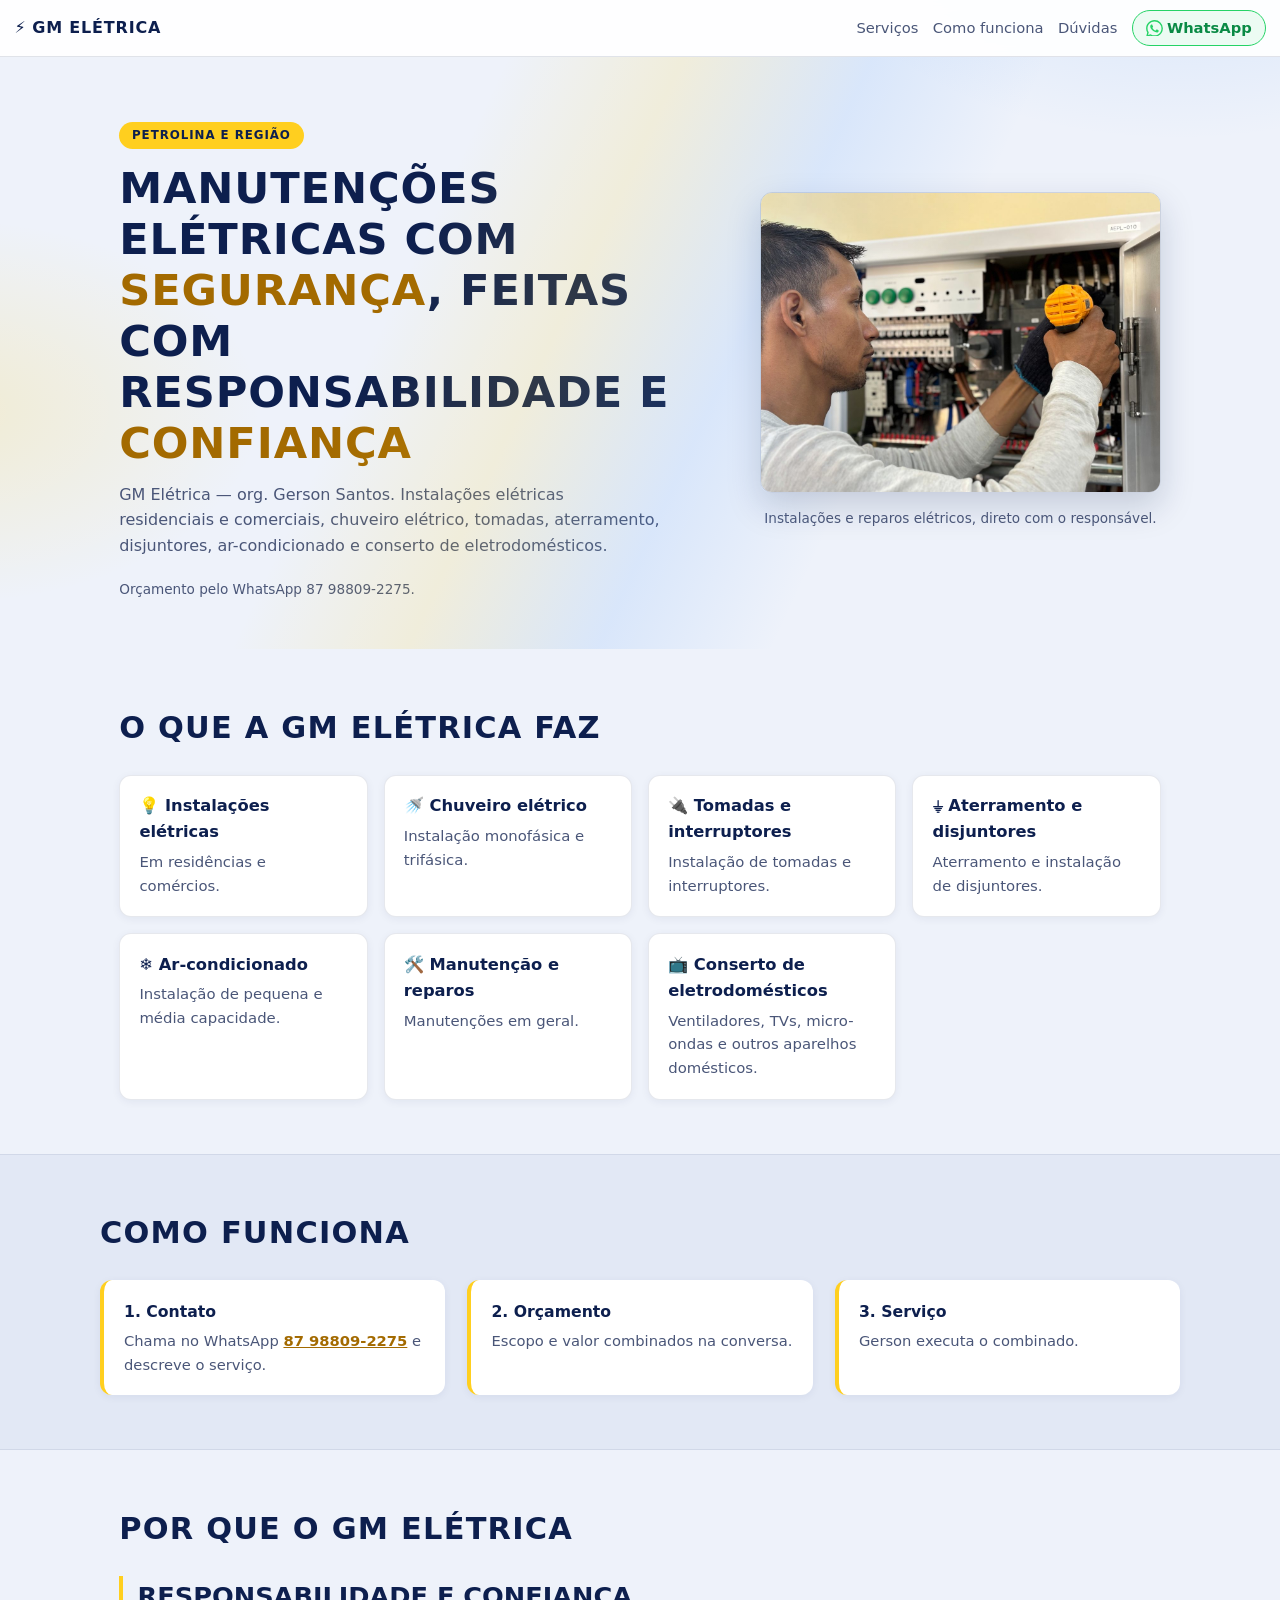
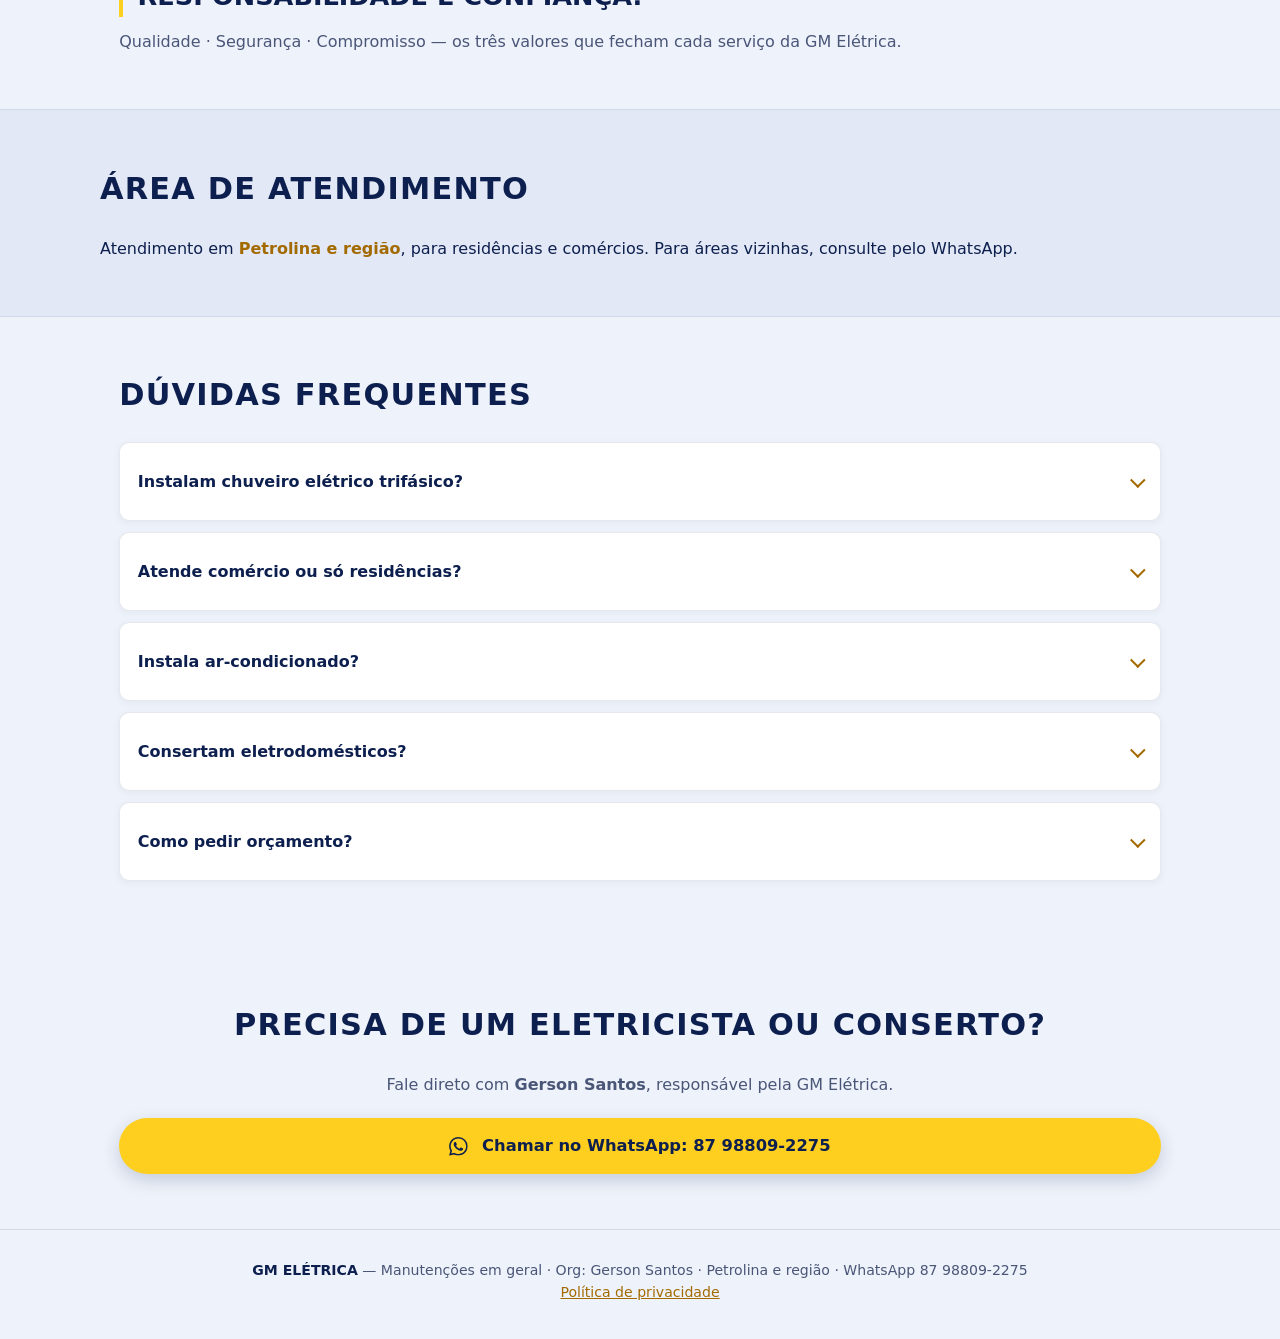
==== commit 1d71dc86: "Remover foto do dono do CTA final Co-authored-by: CommandCodeBot <noreply@commandcode.ai>" ====
--- a/index.html
+++ b/index.html
@@ -30,11 +30,7 @@
       { "@type": "City", "name": "Petrolina" },
       { "@type": "AdministrativeArea", "name": "Petrolina e região (Pernambuco)" }
     ],
-    "employee": {
-      "@type": "Person",
-      "name": "Gerson Santos",
-      "image": "https://wennington123.github.io/gm-eletrica/assets/gerson.jpg"
-    },
+    "employee": { "@type": "Person", "name": "Gerson Santos" },
     "knowsAbout": [
       "Instalações elétricas residenciais e comerciais",
       "Instalação de chuveiro elétrico monofásico e trifásico",
@@ -150,9 +146,6 @@
     </section>
 
     <section id="contato" class="section cta-final">
-      <figure class="owner">
-        <img src="assets/gerson.jpg" alt="Gerson Santos, responsável pela GM Elétrica" width="640" height="640">
-      </figure>
       <h2>Precisa de um eletricista ou conserto?</h2>
       <p>Fale direto com <strong>Gerson Santos</strong>, responsável pela GM Elétrica.</p>
       <a class="btn-wa big" data-primary-cta href="https://wa.me/5587988092275?text=Ol%C3%A1!%20Encontrei%20a%20p%C3%A1gina%20da%20GM%20El%C3%A9trica%20e%20gostaria%20de%20pedir%20um%20or%C3%A7amento."><svg class="ic-wa" aria-hidden="true"><use href="#ic-wa"/></svg>Chamar no WhatsApp: 87 98809-2275</a>
--- a/styles.css
+++ b/styles.css
@@ -264,19 +264,8 @@
 
 details p { color: var(--texto-suave); margin-top: .5rem; }
 
-/* ---------- Dono + CTA final ---------- */
+/* ---------- CTA final ---------- */
 .cta-final { text-align: center; }
-
-.owner { margin: 0 0 1.4rem; }
-
-.owner img {
-  width: 140px;
-  height: 140px;
-  object-fit: cover;
-  border-radius: 50%;
-  border: 3px solid var(--amarelo);
-  box-shadow: 0 0 0 4px rgba(255, 255, 255, .9), 0 10px 24px rgba(13, 31, 78, .2);
-}
 
 .cta-final p { color: var(--texto-suave); margin-bottom: 1.3rem; }
 
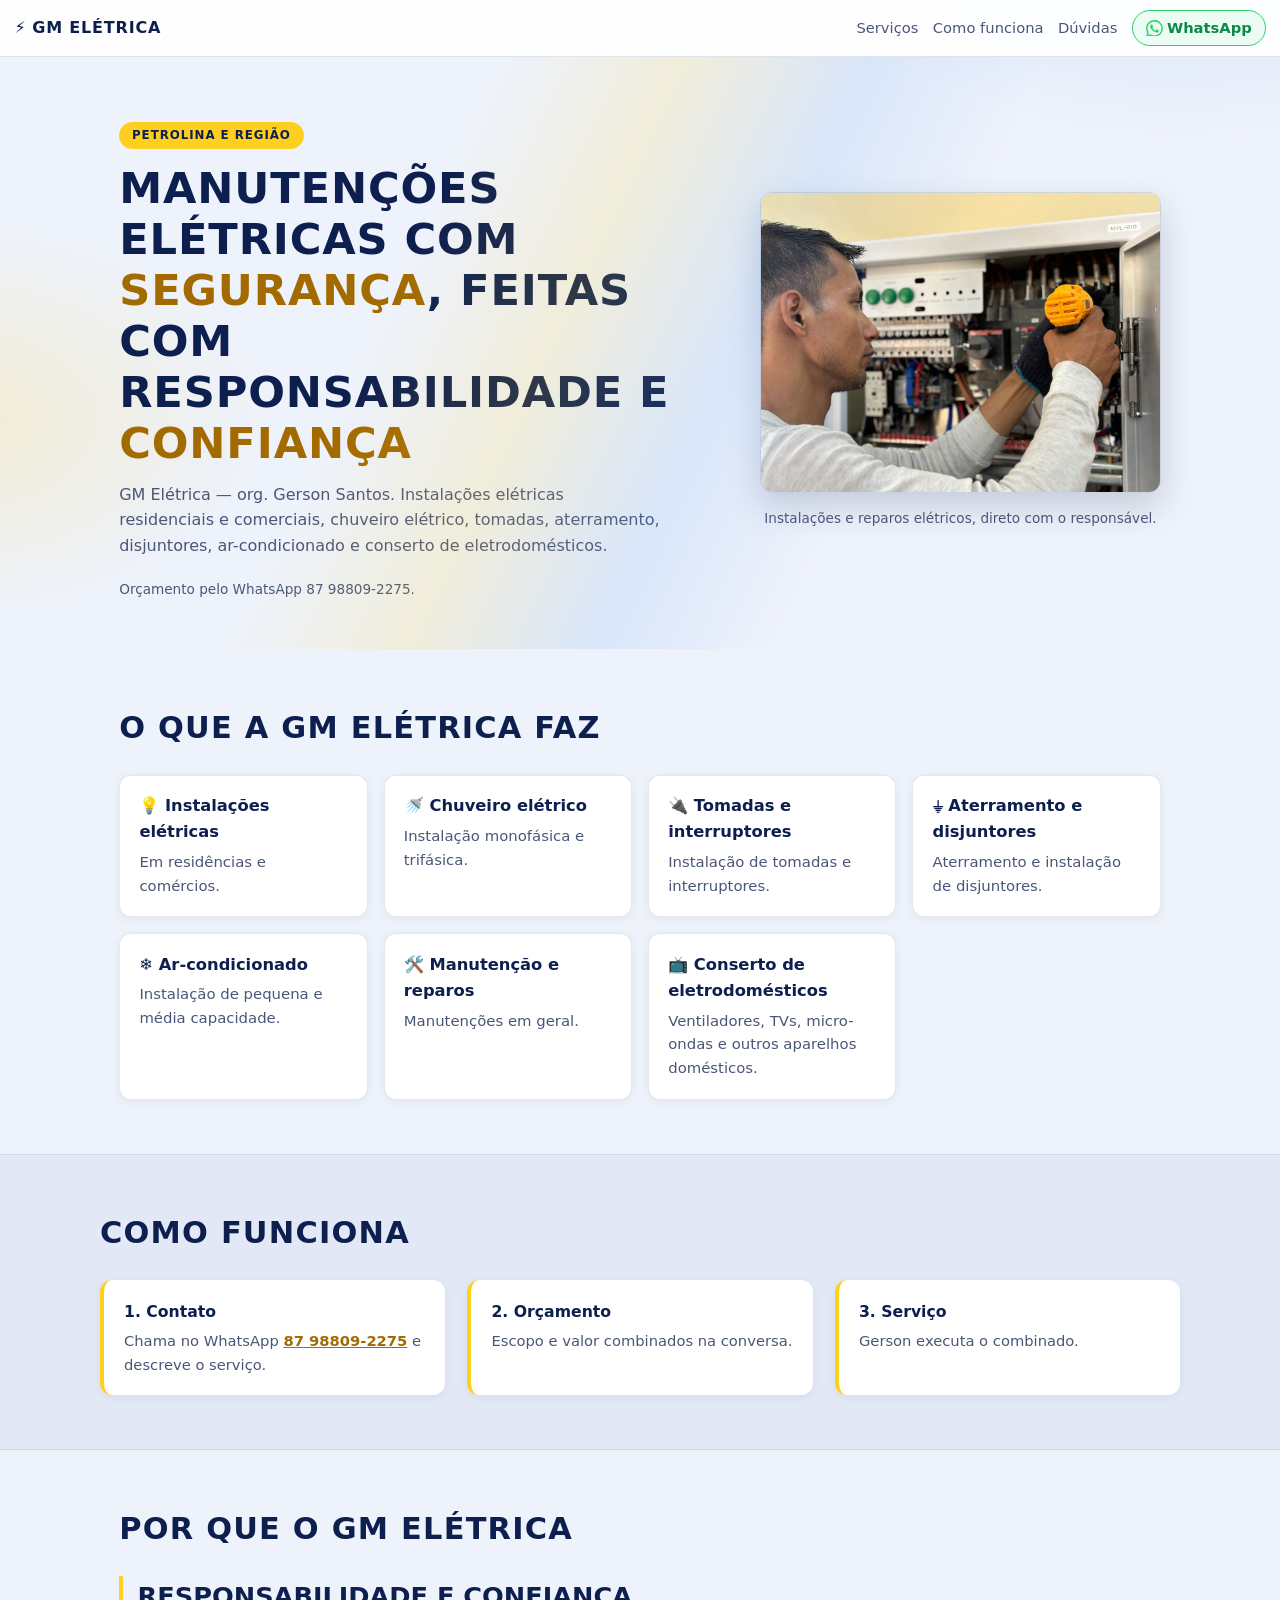
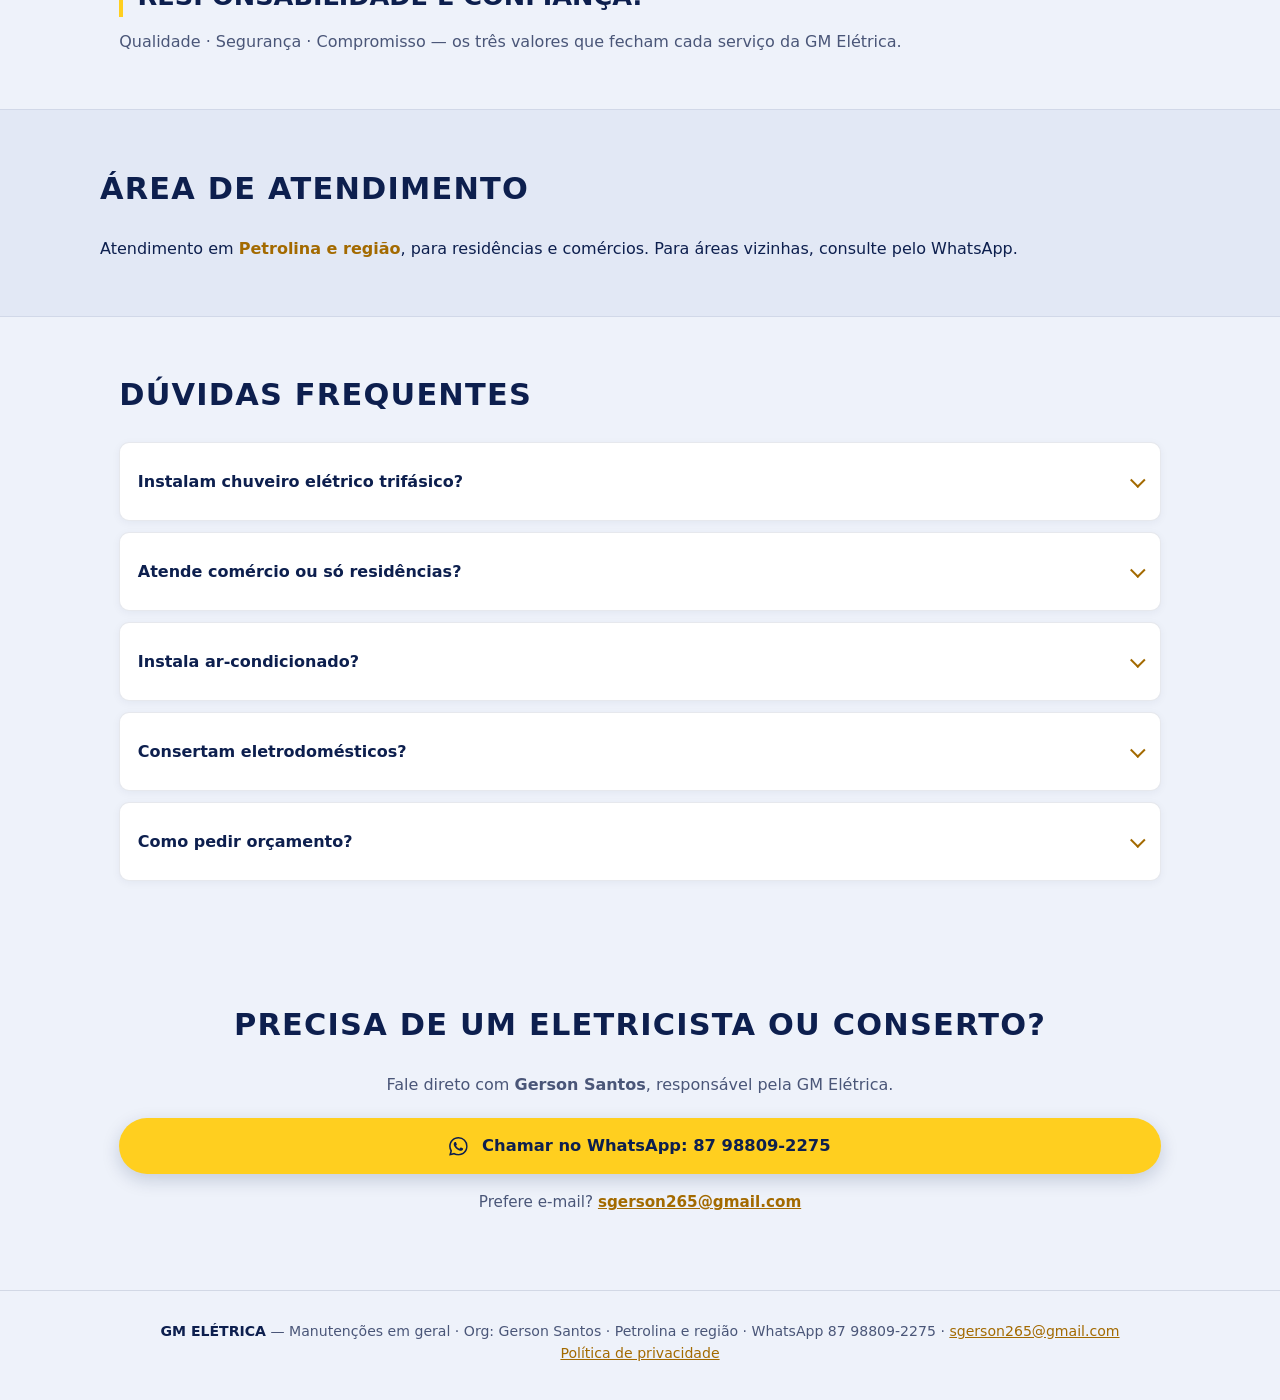
==== commit 1469044a: "Adicionar e-mail de contato sgerson265@gmail.com Co-authored-by: CommandCodeBot <noreply@commandcode" ====
--- a/index.html
+++ b/index.html
@@ -24,6 +24,7 @@
     "slogan": "Responsabilidade e confiança",
     "description": "Manutenções elétricas em geral e conserto de eletrodomésticos domésticos: instalações residenciais e comerciais, chuveiro elétrico mono e trifásico, tomadas e interruptores, aterramento e disjuntores, ar-condicionado de pequena e média capacidade, ventiladores, TVs e micro-ondas.",
     "telephone": "+55-87-98809-2275",
+    "email": "sgerson265@gmail.com",
     "url": "https://wennington123.github.io/gm-eletrica/",
     "image": "https://wennington123.github.io/gm-eletrica/assets/flyer.jpg",
     "areaServed": [
@@ -149,11 +150,12 @@
       <h2>Precisa de um eletricista ou conserto?</h2>
       <p>Fale direto com <strong>Gerson Santos</strong>, responsável pela GM Elétrica.</p>
       <a class="btn-wa big" data-primary-cta href="https://wa.me/5587988092275?text=Ol%C3%A1!%20Encontrei%20a%20p%C3%A1gina%20da%20GM%20El%C3%A9trica%20e%20gostaria%20de%20pedir%20um%20or%C3%A7amento."><svg class="ic-wa" aria-hidden="true"><use href="#ic-wa"/></svg>Chamar no WhatsApp: 87 98809-2275</a>
+      <p class="email-line">Prefere e-mail? <a href="mailto:sgerson265@gmail.com">sgerson265@gmail.com</a></p>
     </section>
   </main>
 
   <footer class="footer">
-    <p><strong>GM ELÉTRICA</strong> — Manutenções em geral · Org: Gerson Santos · Petrolina e região · WhatsApp 87 98809-2275</p>
+    <p><strong>GM ELÉTRICA</strong> — Manutenções em geral · Org: Gerson Santos · Petrolina e região · WhatsApp 87 98809-2275 · <a href="mailto:sgerson265@gmail.com">sgerson265@gmail.com</a></p>
     <p><a href="privacidade.html">Política de privacidade</a></p>
   </footer>
 </body>
--- a/styles.css
+++ b/styles.css
@@ -269,6 +269,10 @@
 
 .cta-final p { color: var(--texto-suave); margin-bottom: 1.3rem; }
 
+.email-line { margin-top: 1rem; font-size: .95rem; }
+
+.email-line a { color: var(--destaque); font-weight: 600; }
+
 /* ---------- Footer ---------- */
 .footer {
   border-top: 1px solid rgba(13, 31, 78, .12);
